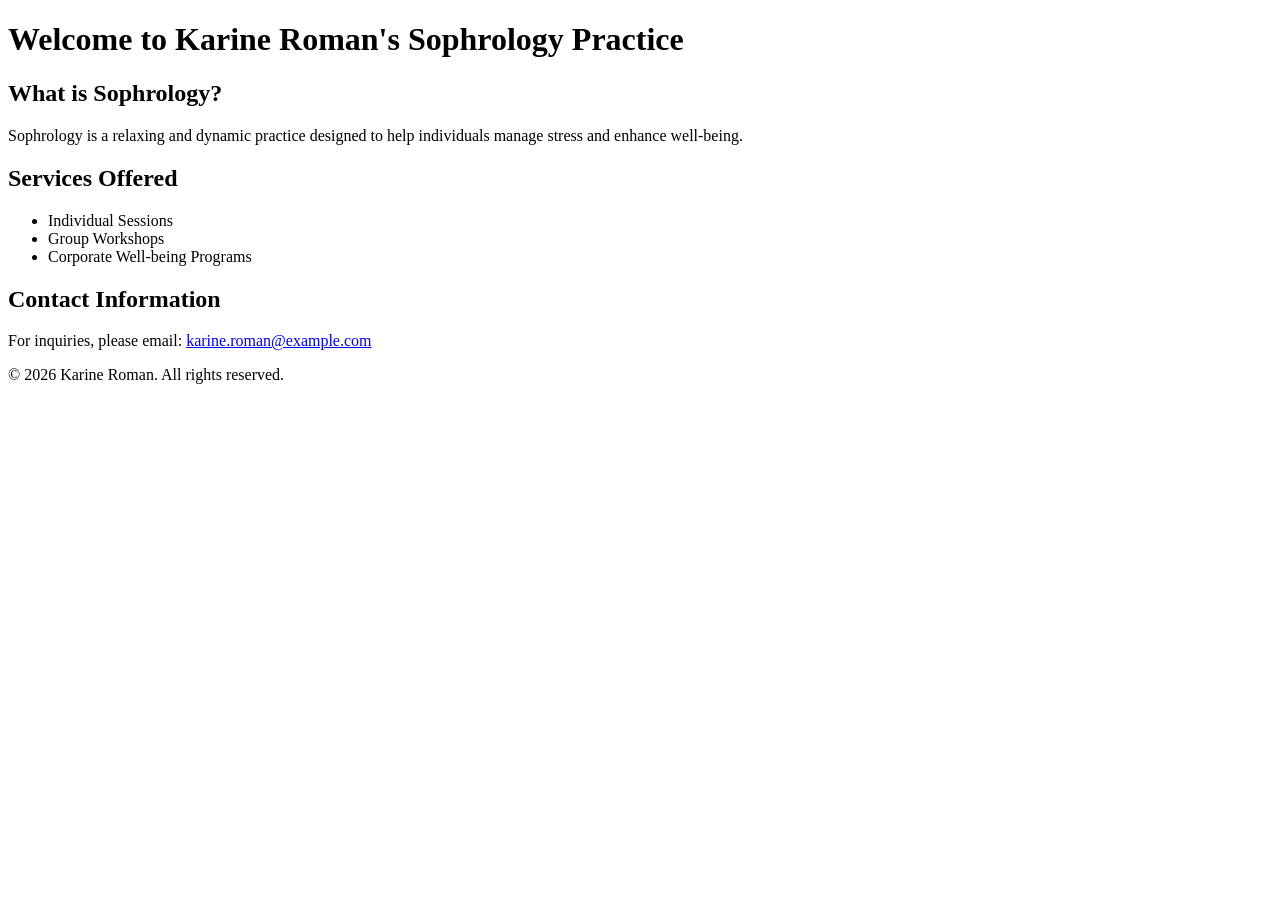
==== index.html @ 8dea3fbc "Add index.html for Karine Roman's sophrology practice website" ====
<!DOCTYPE html>
<html lang="en">
<head>
    <meta charset="UTF-8">
    <meta name="viewport" content="width=device-width, initial-scale=1.0">
    <title>Karine Roman - Sophrology Practice</title>
    <link rel="stylesheet" href="styles.css">
</head>
<body>
    <header>
        <h1>Welcome to Karine Roman's Sophrology Practice</h1>
    </header>
    <main>
        <section>
            <h2>What is Sophrology?</h2>
            <p>Sophrology is a relaxing and dynamic practice designed to help individuals manage stress and enhance well-being.</p>
        </section>
        <section>
            <h2>Services Offered</h2>
            <ul>
                <li>Individual Sessions</li>
                <li>Group Workshops</li>
                <li>Corporate Well-being Programs</li>
            </ul>
        </section>
        <section>
            <h2>Contact Information</h2>
            <p>For inquiries, please email: <a href="mailto:karine.roman@example.com">karine.roman@example.com</a></p>
        </section>
    </main>
    <footer>
        <p>&copy; 2026 Karine Roman. All rights reserved.</p>
    </footer>
</body>
</html>
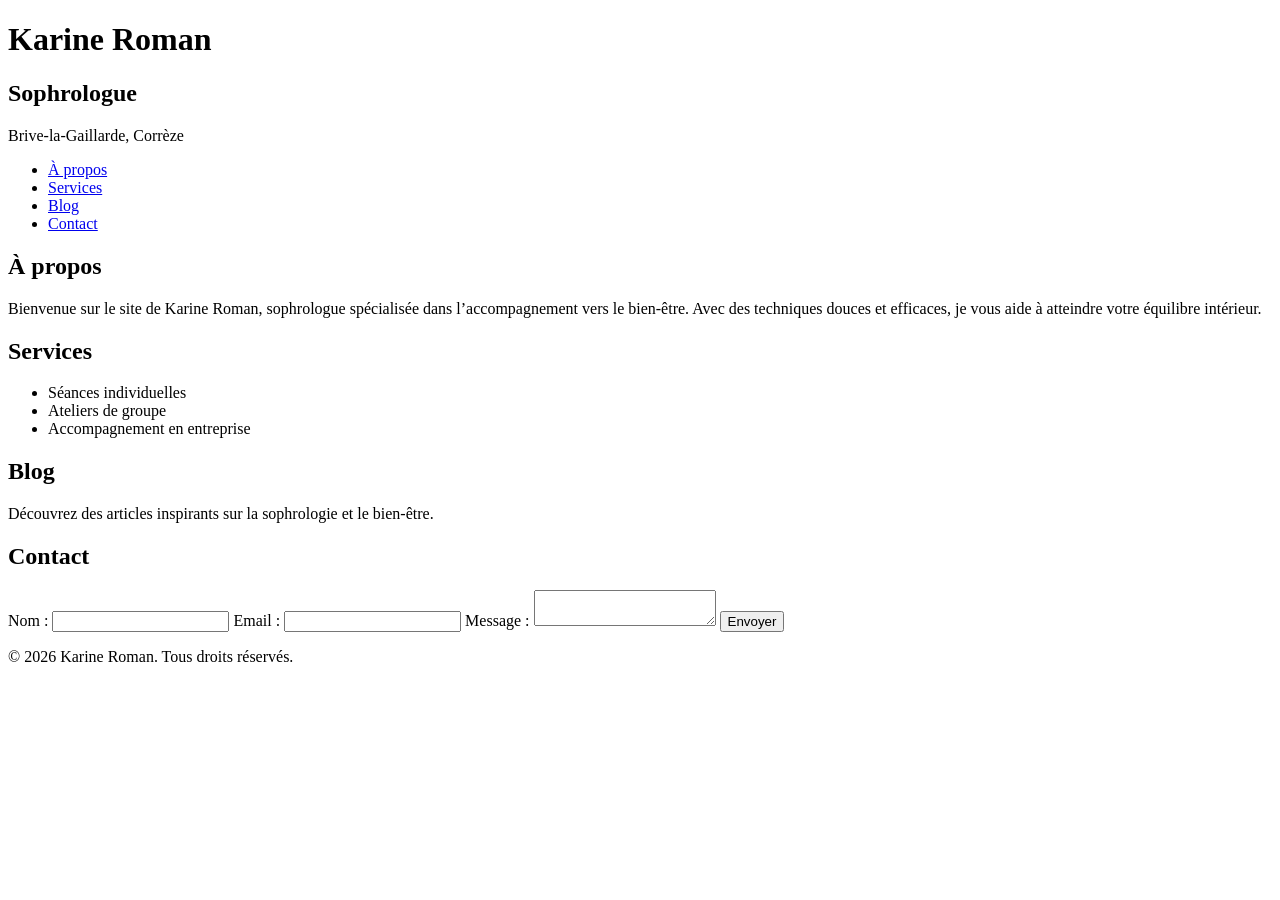
==== commit d03e9aeb: "Updated index.html with a professional website for Karine Roman - Sophrologue." ====
--- a/index.html
+++ b/index.html
@@ -1,35 +1,58 @@
 <!DOCTYPE html>
-<html lang="en">
+<html lang="fr">
 <head>
     <meta charset="UTF-8">
     <meta name="viewport" content="width=device-width, initial-scale=1.0">
-    <title>Karine Roman - Sophrology Practice</title>
     <link rel="stylesheet" href="styles.css">
+    <title>Karine Roman - Sophrologue</title>
 </head>
 <body>
     <header>
-        <h1>Welcome to Karine Roman's Sophrology Practice</h1>
+        <h1>Karine Roman</h1>
+        <h2>Sophrologue</h2>
+        <p>Brive-la-Gaillarde, Corrèze</p>
+        <nav>
+            <ul>
+                <li><a href="#about">À propos</a></li>
+                <li><a href="#services">Services</a></li>
+                <li><a href="#blog">Blog</a></li>
+                <li><a href="#contact">Contact</a></li>
+            </ul>
+        </nav>
     </header>
     <main>
-        <section>
-            <h2>What is Sophrology?</h2>
-            <p>Sophrology is a relaxing and dynamic practice designed to help individuals manage stress and enhance well-being.</p>
+        <section id="about">
+            <h2>À propos</h2>
+            <p>Bienvenue sur le site de Karine Roman, sophrologue spécialisée dans l’accompagnement vers le bien-être. 
+            Avec des techniques douces et efficaces, je vous aide à atteindre votre équilibre intérieur.</p>
         </section>
-        <section>
-            <h2>Services Offered</h2>
+        <section id="services">
+            <h2>Services</h2>
             <ul>
-                <li>Individual Sessions</li>
-                <li>Group Workshops</li>
-                <li>Corporate Well-being Programs</li>
+                <li>Séances individuelles</li>
+                <li>Ateliers de groupe</li>
+                <li>Accompagnement en entreprise</li>
             </ul>
         </section>
-        <section>
-            <h2>Contact Information</h2>
-            <p>For inquiries, please email: <a href="mailto:karine.roman@example.com">karine.roman@example.com</a></p>
+        <section id="blog">
+            <h2>Blog</h2>
+            <p>Découvrez des articles inspirants sur la sophrologie et le bien-être.</p>
+        </section>
+        <section id="contact">
+            <h2>Contact</h2>
+            <form action="mailto:didier.strahlheim@gmail.com" method="POST" enctype="text/plain">
+                <label for="name">Nom :</label>
+                <input type="text" id="name" name="name" required>
+                <label for="email">Email :</label>
+                <input type="email" id="email" name="email" required>
+                <label for="message">Message :</label>
+                <textarea id="message" name="message" required></textarea>
+                <button type="submit">Envoyer</button>
+            </form>
         </section>
     </main>
     <footer>
-        <p>&copy; 2026 Karine Roman. All rights reserved.</p>
+        <p>&copy; 2026 Karine Roman. Tous droits réservés.</p>
     </footer>
 </body>
 </html>
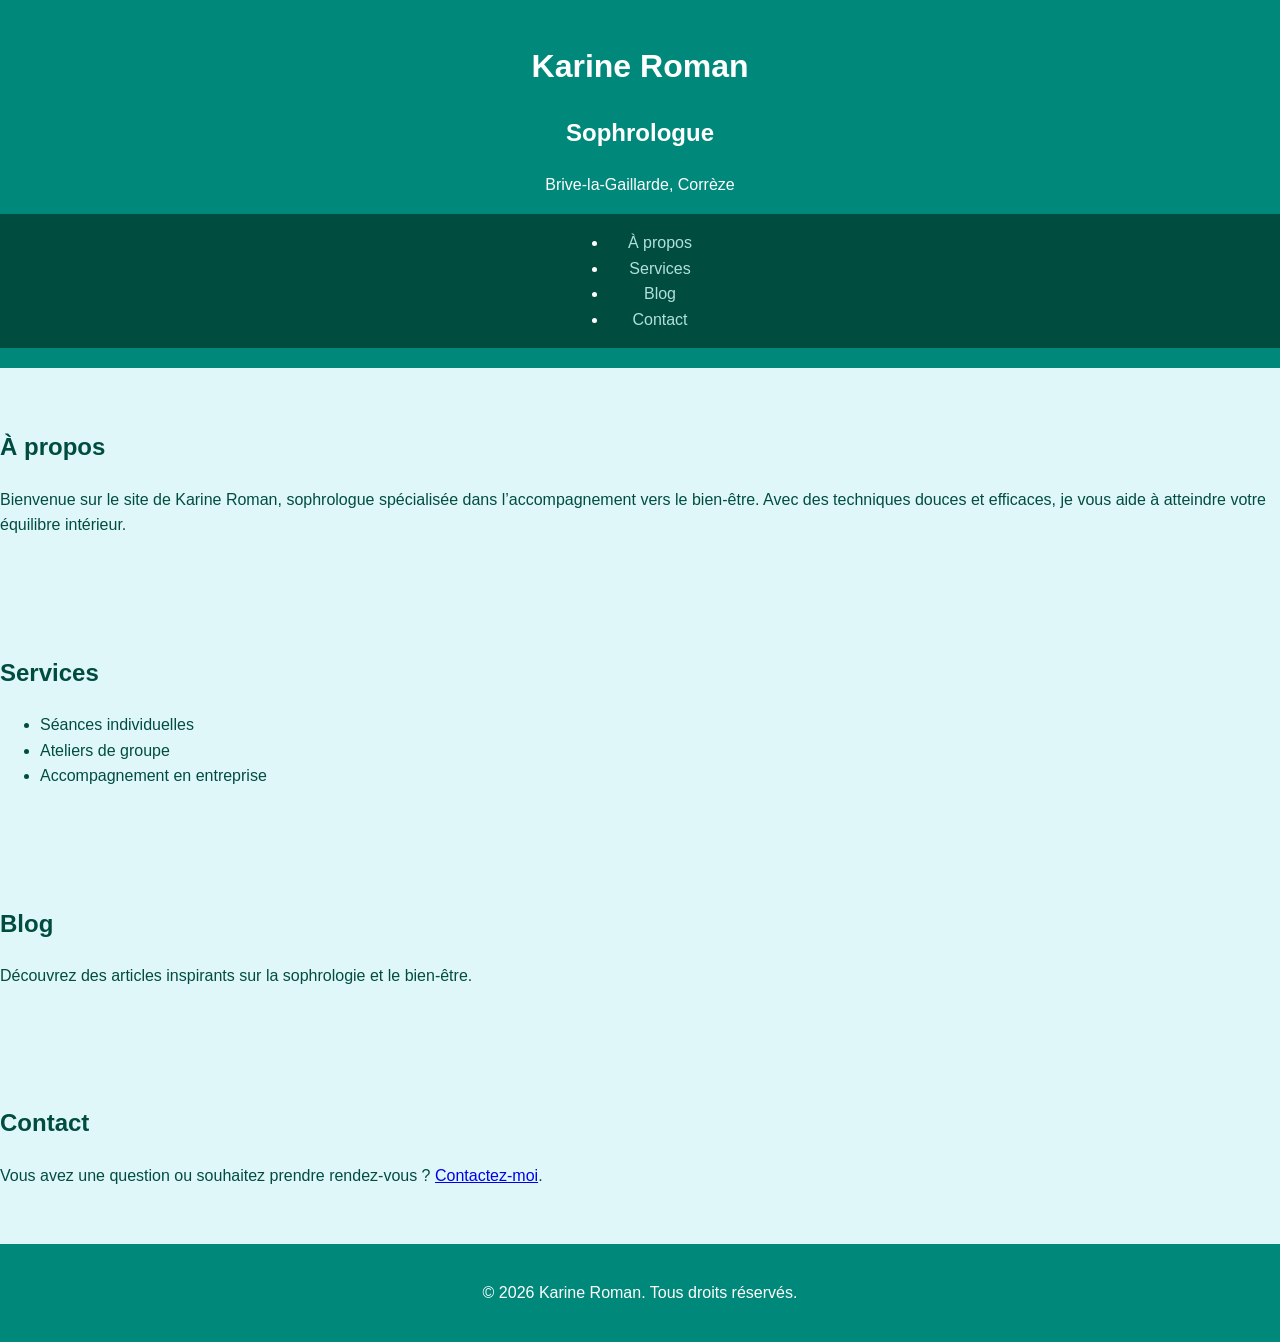
==== commit 0e121d14: "Configure GitHub Pages: replace contact.php with static contact.html using Formspree Agent-Logs-Url:" ====
--- a/index.html
+++ b/index.html
@@ -16,7 +16,7 @@
                 <li><a href="#about">À propos</a></li>
                 <li><a href="#services">Services</a></li>
                 <li><a href="#blog">Blog</a></li>
-                <li><a href="#contact">Contact</a></li>
+                <li><a href="contact.html">Contact</a></li>
             </ul>
         </nav>
     </header>
@@ -40,15 +40,7 @@
         </section>
         <section id="contact">
             <h2>Contact</h2>
-            <form action="mailto:didier.strahlheim@gmail.com" method="POST" enctype="text/plain">
-                <label for="name">Nom :</label>
-                <input type="text" id="name" name="name" required>
-                <label for="email">Email :</label>
-                <input type="email" id="email" name="email" required>
-                <label for="message">Message :</label>
-                <textarea id="message" name="message" required></textarea>
-                <button type="submit">Envoyer</button>
-            </form>
+            <p>Vous avez une question ou souhaitez prendre rendez-vous ? <a href="contact.html">Contactez-moi</a>.</p>
         </section>
     </main>
     <footer>
--- a/styles.css
+++ b/styles.css
@@ -0,0 +1,80 @@
+.container {
+    max-width: 1200px;
+    margin: 0 auto;
+    padding: 0 15px;
+}
+
+body {
+    font-family: 'Arial', sans-serif;
+    line-height: 1.6;
+    background-color: #e0f7fa;
+    color: #004d40;
+    margin: 0;
+    padding: 0;
+}
+
+header {
+    background-color: #00897b;
+    color: white;
+    padding: 20px 0;
+    text-align: center;
+}
+
+nav {
+    display: flex;
+    justify-content: center;
+    background-color: #004d40;
+}
+
+nav a {
+    color: #b2dfdb;
+    padding: 15px 20px;
+    text-decoration: none;
+    text-align: center;
+}
+
+nav a:hover {
+    background-color: #b2dfdb;
+    color: #004d40;
+}
+
+section {
+    padding: 40px 0;
+}
+
+footer {
+    background-color: #00897b;
+    color: white;
+    text-align: center;
+    padding: 20px 0;
+    position: relative;
+    bottom: 0;
+    width: 100%;
+}
+
+.contact-form {
+    background-color: white;
+    border: 1px solid #b2dfdb;
+    border-radius: 5px;
+    padding: 20px;
+    margin: 20px 0;
+}
+
+.contact-form input, .contact-form textarea {
+    width: 100%;
+    padding: 10px;
+    margin: 10px 0;
+}
+
+.contact-form button {
+    background-color: #00897b;
+    color: white;
+    padding: 10px 15px;
+    border: none;
+    border-radius: 5px;
+    cursor: pointer;
+}
+
+.contact-form button:hover {
+    background-color: #004d40;
+}
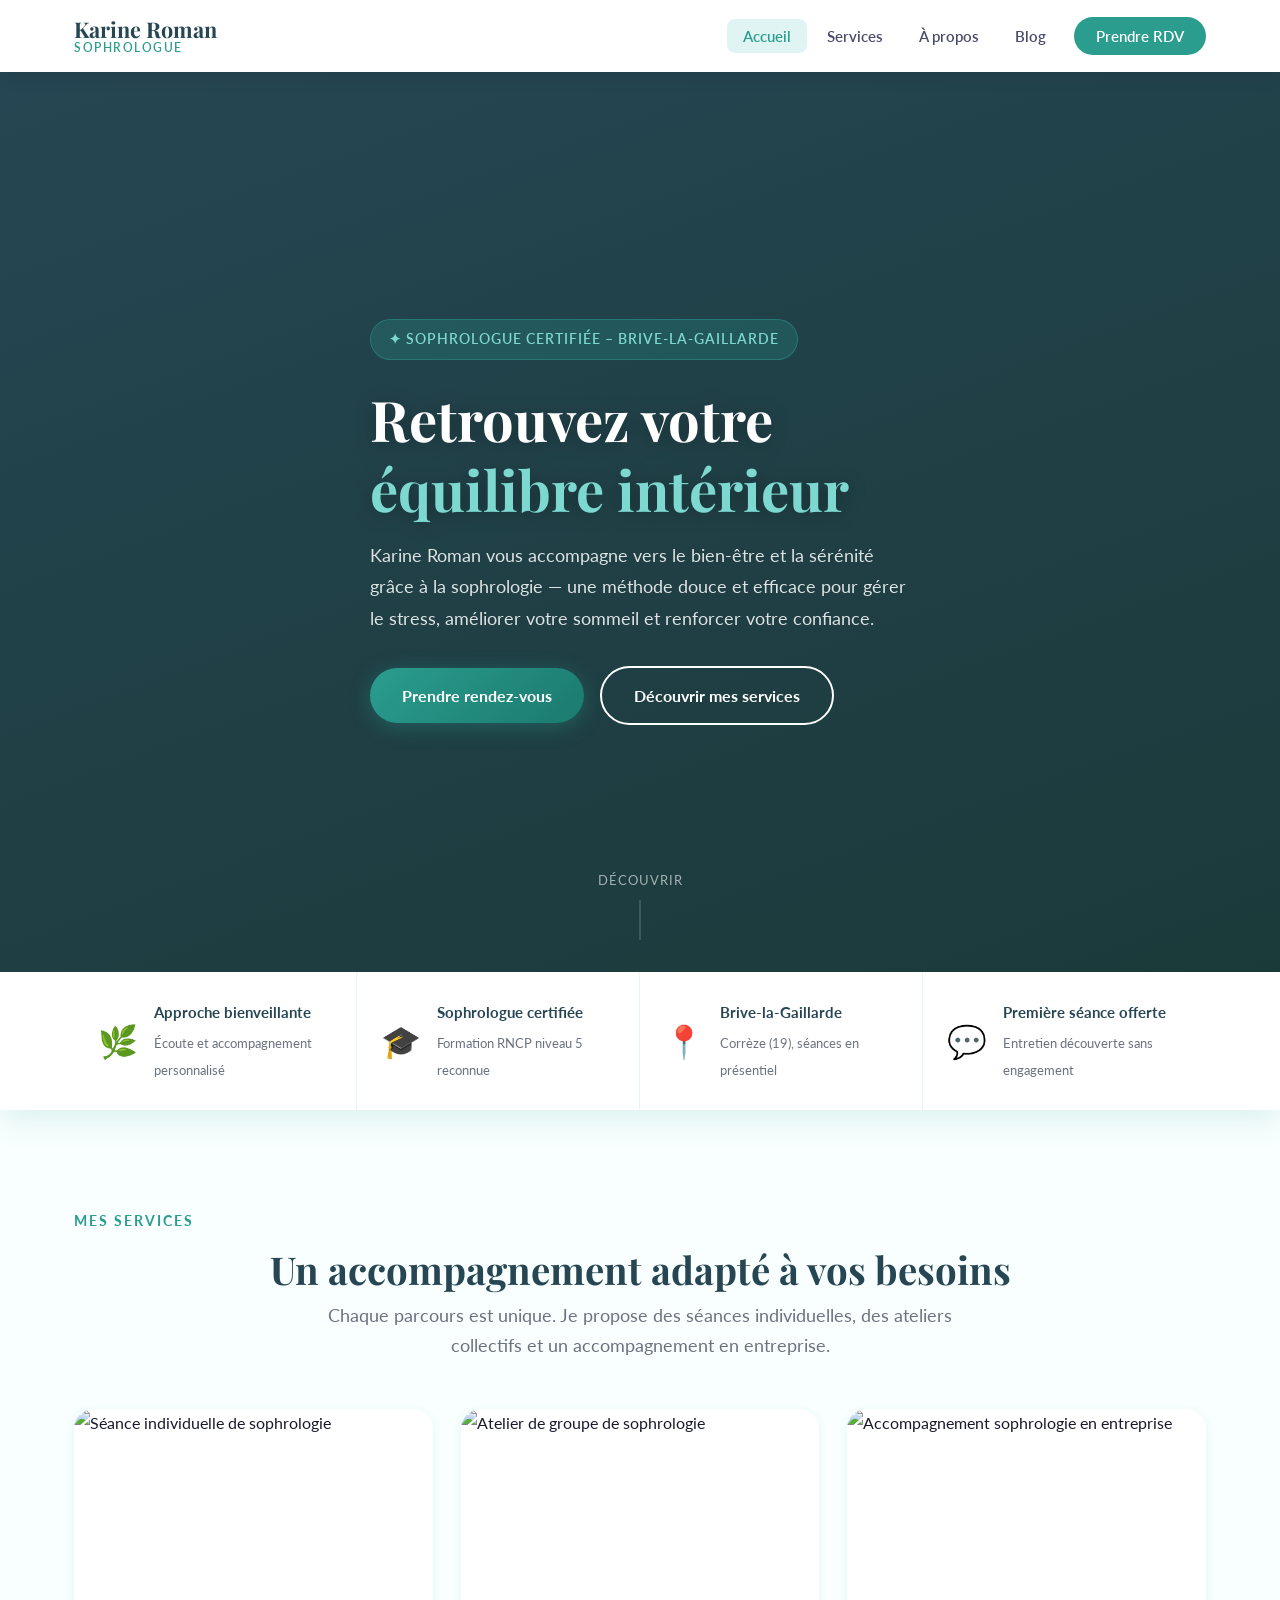
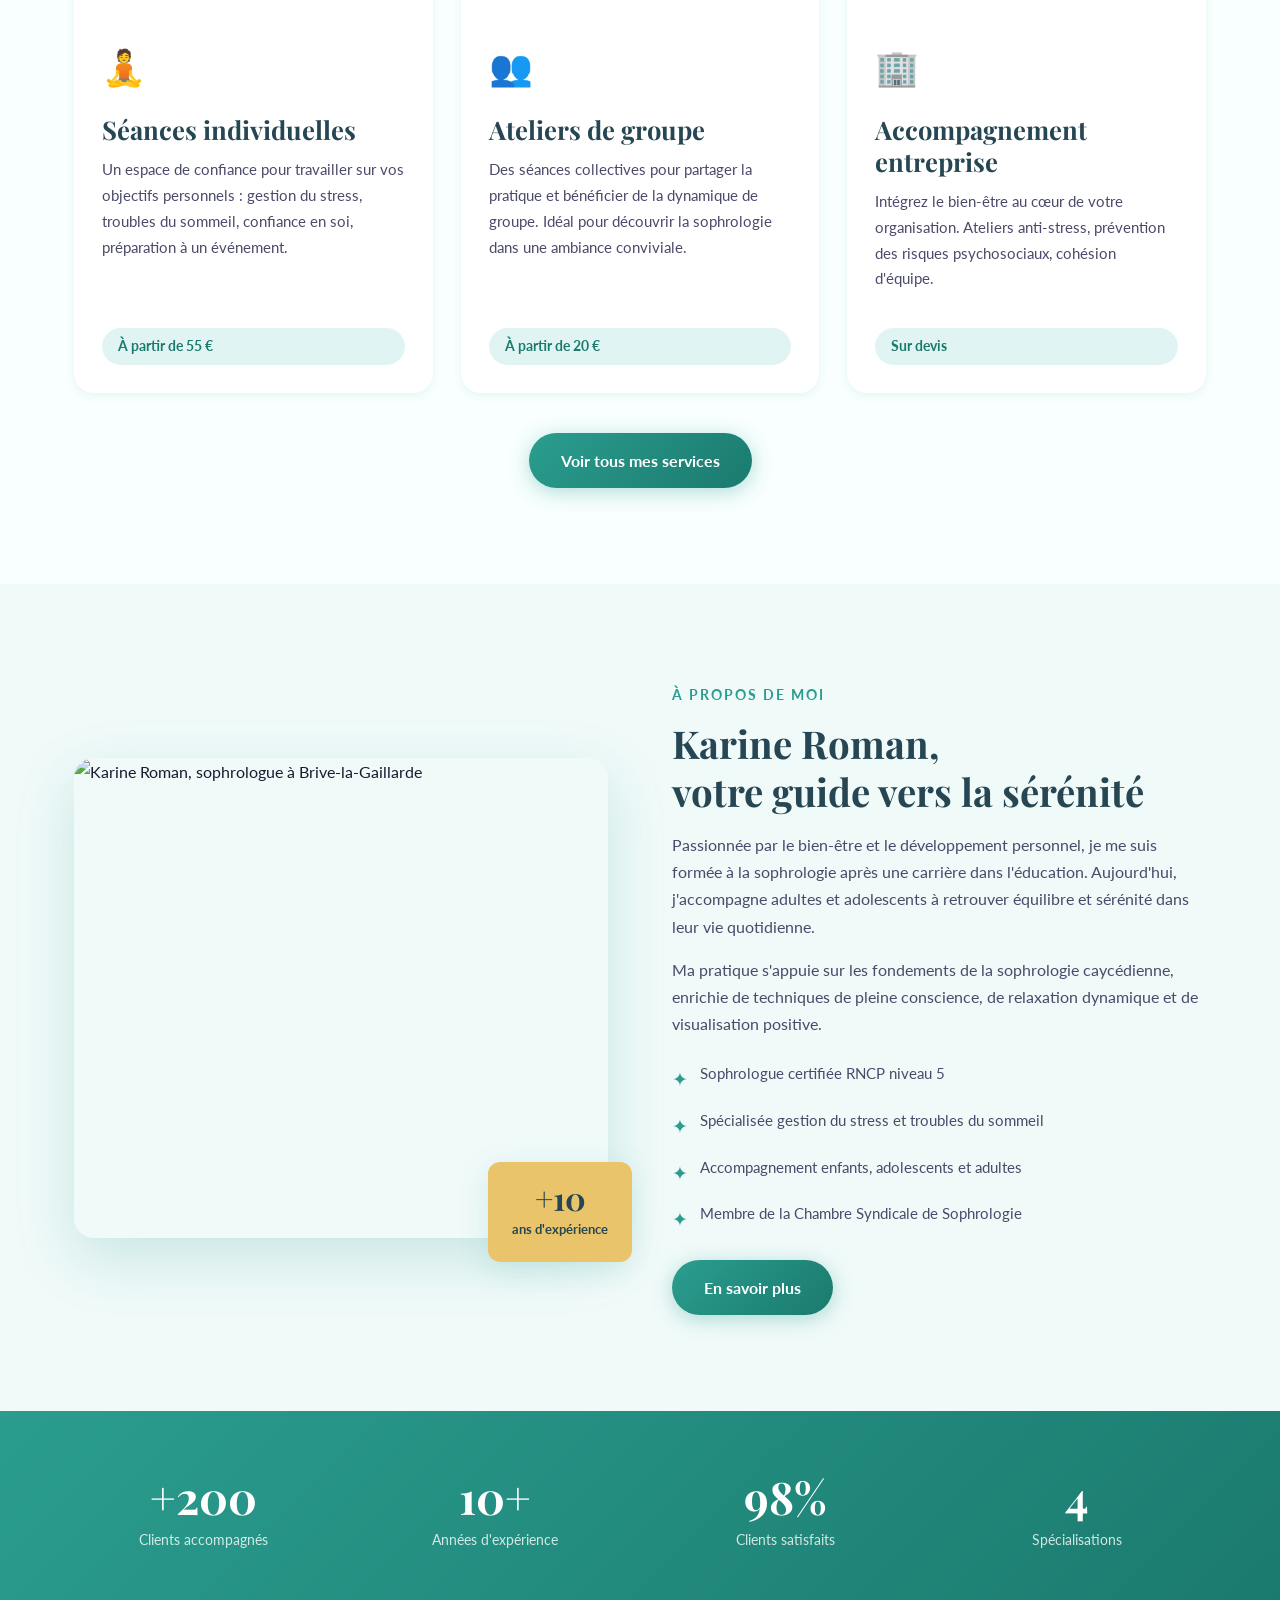
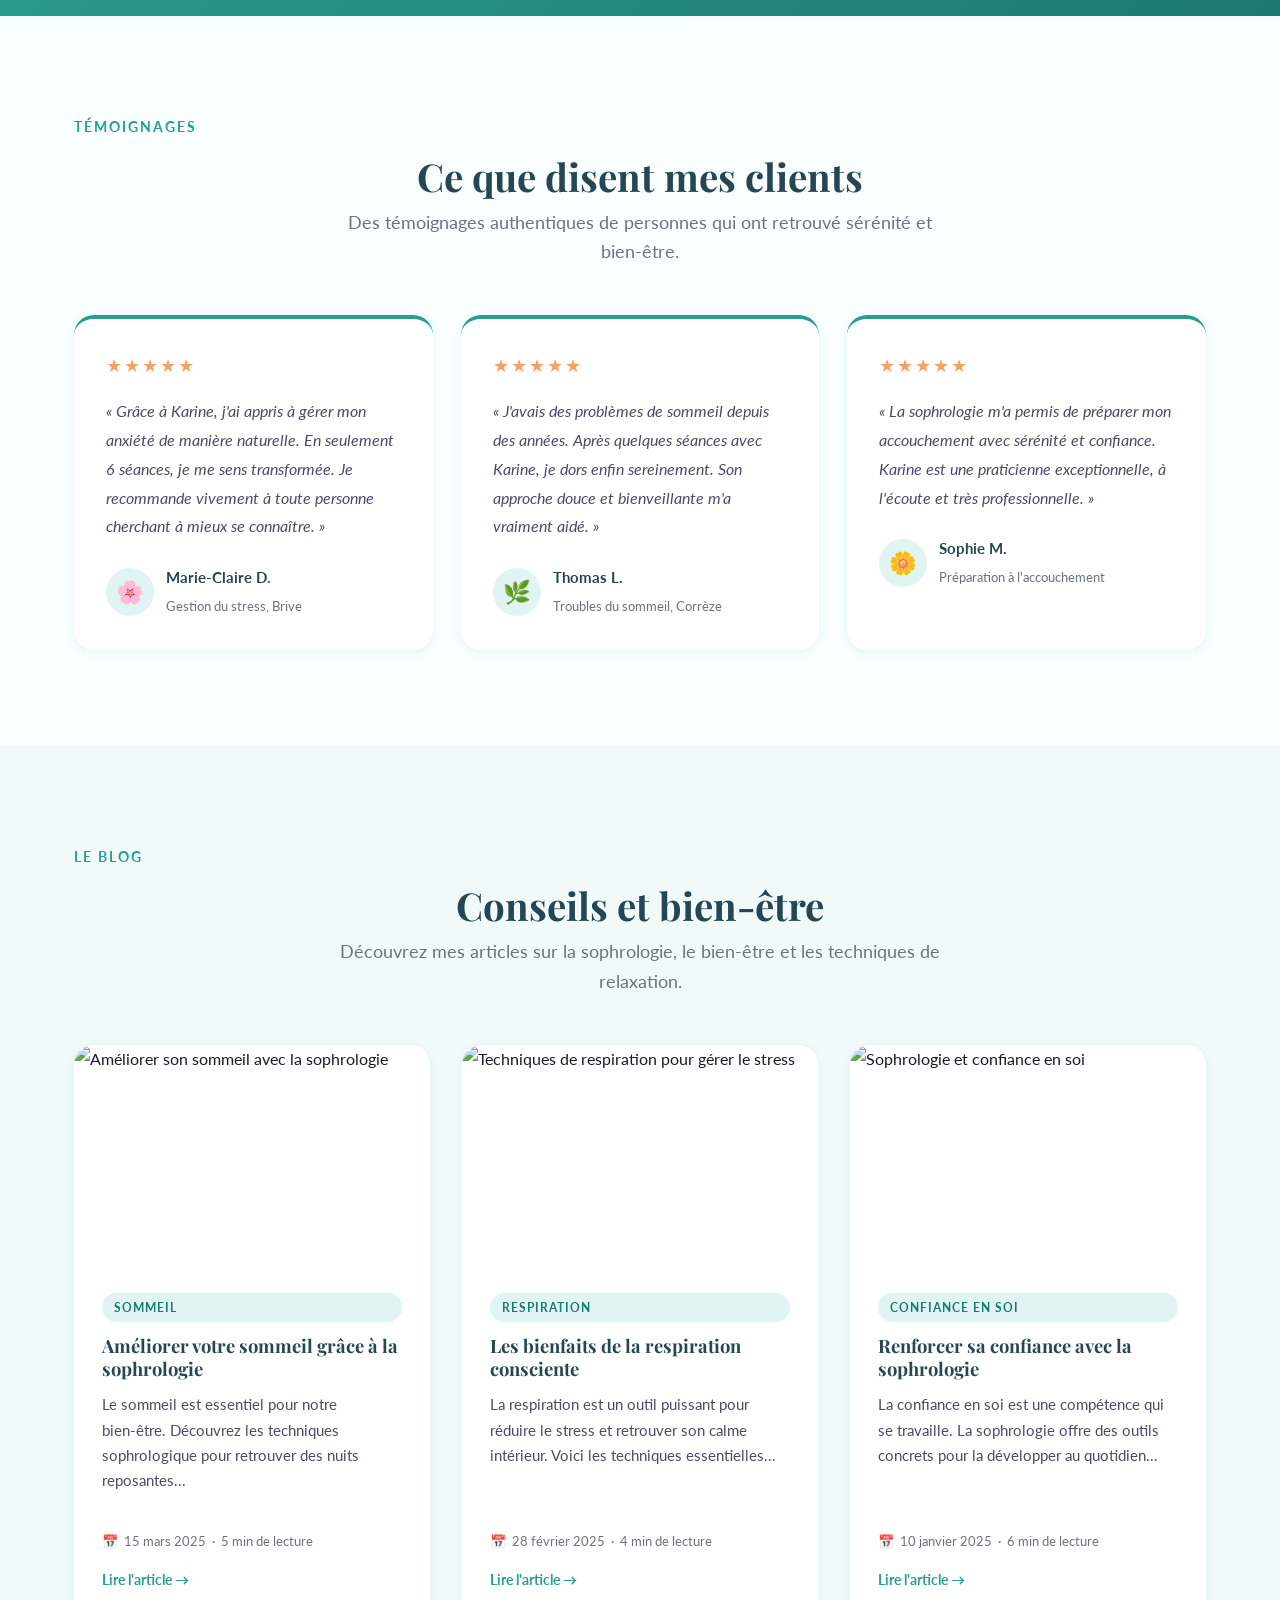
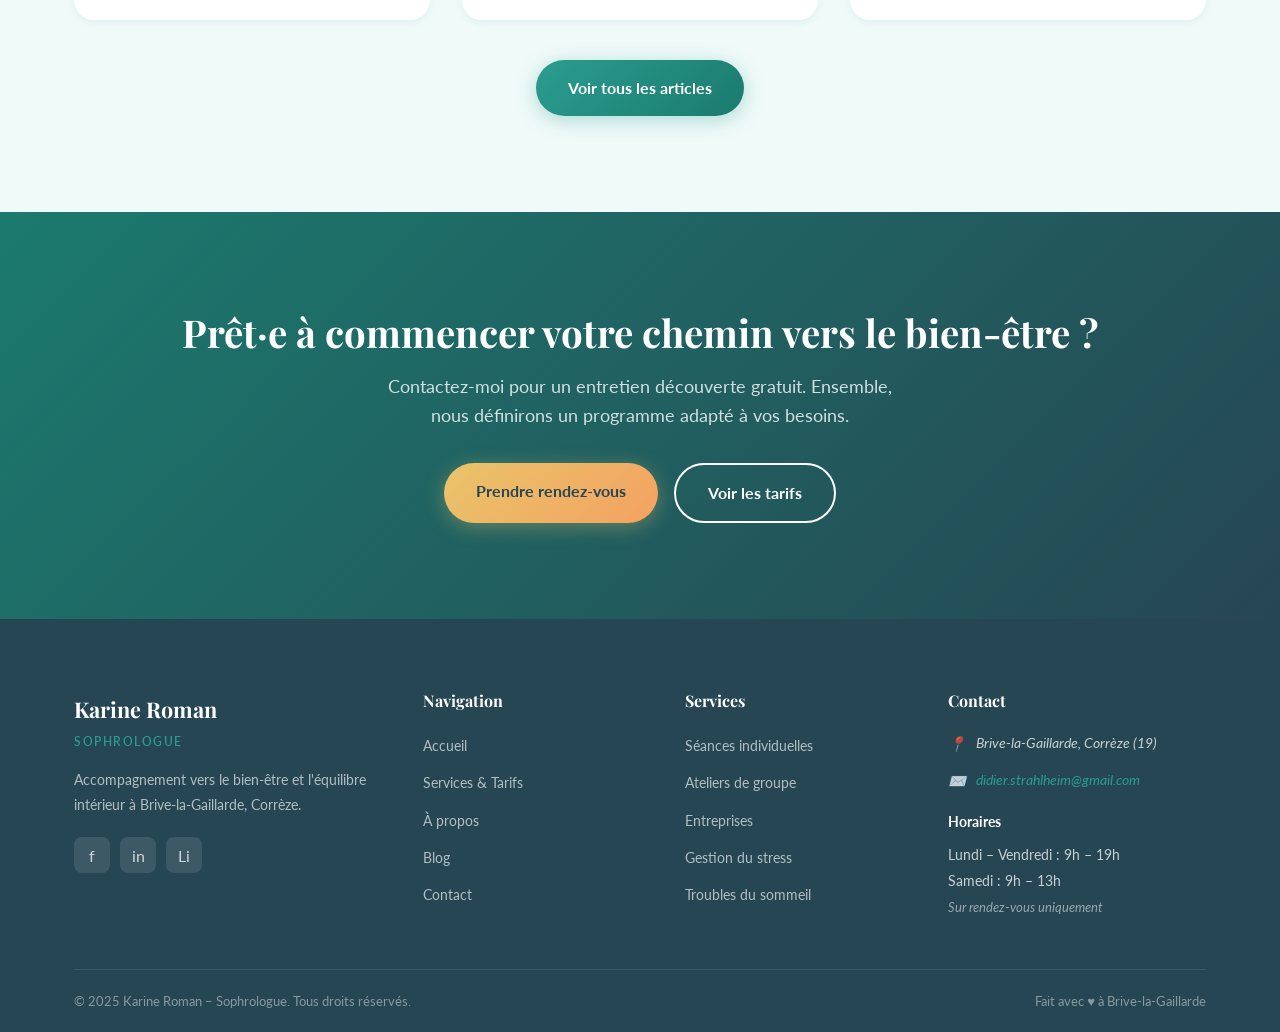
==== commit f33a2b93: "Transform Sophro website: professional multi-page site with modern design Agent-Logs-Url: https://gi" ====
--- a/index.html
+++ b/index.html
@@ -3,48 +3,419 @@
 <head>
     <meta charset="UTF-8">
     <meta name="viewport" content="width=device-width, initial-scale=1.0">
+    <meta name="description" content="Karine Roman, sophrologue à Brive-la-Gaillarde. Séances individuelles, ateliers de groupe, accompagnement entreprise. Retrouvez équilibre et bien-être.">
+    <meta name="keywords" content="sophrologue, sophrologie, Brive-la-Gaillarde, Corrèze, bien-être, relaxation, gestion du stress">
+    <link rel="preconnect" href="https://fonts.googleapis.com">
+    <link rel="preconnect" href="https://fonts.gstatic.com" crossorigin>
+    <link href="https://fonts.googleapis.com/css2?family=Playfair+Display:wght@400;600;700&family=Lato:wght@300;400;700&display=swap" rel="stylesheet">
     <link rel="stylesheet" href="styles.css">
-    <title>Karine Roman - Sophrologue</title>
+    <title>Karine Roman – Sophrologue à Brive-la-Gaillarde</title>
 </head>
 <body>
-    <header>
-        <h1>Karine Roman</h1>
-        <h2>Sophrologue</h2>
-        <p>Brive-la-Gaillarde, Corrèze</p>
-        <nav>
-            <ul>
-                <li><a href="#about">À propos</a></li>
-                <li><a href="#services">Services</a></li>
-                <li><a href="#blog">Blog</a></li>
-                <li><a href="contact.html">Contact</a></li>
+
+    <!-- NAVIGATION -->
+    <nav class="navbar" role="navigation" aria-label="Navigation principale">
+        <div class="container">
+            <a href="index.html" class="navbar-brand" aria-label="Accueil Karine Roman Sophrologue">
+                <span class="brand-name">Karine Roman</span>
+                <span class="brand-tagline">Sophrologue</span>
+            </a>
+            <button class="navbar-toggle" id="navToggle" aria-expanded="false" aria-controls="navMenu" aria-label="Ouvrir le menu">
+                <span></span><span></span><span></span>
+            </button>
+            <ul class="navbar-menu" id="navMenu" role="menubar">
+                <li><a href="index.html" class="active" role="menuitem">Accueil</a></li>
+                <li><a href="services.html" role="menuitem">Services</a></li>
+                <li><a href="about.html" role="menuitem">À propos</a></li>
+                <li><a href="blog.html" role="menuitem">Blog</a></li>
+                <li><a href="contact.html" class="btn-nav" role="menuitem">Prendre RDV</a></li>
             </ul>
-        </nav>
+        </div>
+    </nav>
+
+    <!-- HERO SECTION -->
+    <header class="hero" role="banner">
+        <div class="hero-bg" aria-hidden="true"></div>
+        <div class="container">
+            <div class="hero-content animate-up">
+                <span class="hero-badge">✦ Sophrologue certifiée – Brive-la-Gaillarde</span>
+                <h1>Retrouvez votre<br><span>équilibre intérieur</span></h1>
+                <p class="hero-desc">Karine Roman vous accompagne vers le bien-être et la sérénité grâce à la sophrologie — une méthode douce et efficace pour gérer le stress, améliorer votre sommeil et renforcer votre confiance.</p>
+                <div class="hero-cta">
+                    <a href="contact.html" class="btn btn-primary">Prendre rendez-vous</a>
+                    <a href="services.html" class="btn btn-outline">Découvrir mes services</a>
+                </div>
+            </div>
+        </div>
+        <div class="hero-scroll" aria-hidden="true">Découvrir</div>
     </header>
+
+    <!-- FEATURE STRIP -->
+    <section class="feature-strip" aria-label="Points forts">
+        <div class="container">
+            <div class="feature-item">
+                <span class="feature-icon" aria-hidden="true">🌿</span>
+                <div class="feature-text">
+                    <strong>Approche bienveillante</strong>
+                    <span>Écoute et accompagnement personnalisé</span>
+                </div>
+            </div>
+            <div class="feature-item">
+                <span class="feature-icon" aria-hidden="true">🎓</span>
+                <div class="feature-text">
+                    <strong>Sophrologue certifiée</strong>
+                    <span>Formation RNCP niveau 5 reconnue</span>
+                </div>
+            </div>
+            <div class="feature-item">
+                <span class="feature-icon" aria-hidden="true">📍</span>
+                <div class="feature-text">
+                    <strong>Brive-la-Gaillarde</strong>
+                    <span>Corrèze (19), séances en présentiel</span>
+                </div>
+            </div>
+            <div class="feature-item">
+                <span class="feature-icon" aria-hidden="true">💬</span>
+                <div class="feature-text">
+                    <strong>Première séance offerte</strong>
+                    <span>Entretien découverte sans engagement</span>
+                </div>
+            </div>
+        </div>
+    </section>
+
     <main>
-        <section id="about">
-            <h2>À propos</h2>
-            <p>Bienvenue sur le site de Karine Roman, sophrologue spécialisée dans l’accompagnement vers le bien-être. 
-            Avec des techniques douces et efficaces, je vous aide à atteindre votre équilibre intérieur.</p>
-        </section>
-        <section id="services">
-            <h2>Services</h2>
-            <ul>
-                <li>Séances individuelles</li>
-                <li>Ateliers de groupe</li>
-                <li>Accompagnement en entreprise</li>
-            </ul>
-        </section>
-        <section id="blog">
-            <h2>Blog</h2>
-            <p>Découvrez des articles inspirants sur la sophrologie et le bien-être.</p>
-        </section>
-        <section id="contact">
-            <h2>Contact</h2>
-            <p>Vous avez une question ou souhaitez prendre rendez-vous ? <a href="contact.html">Contactez-moi</a>.</p>
+        <!-- SERVICES SECTION -->
+        <section class="section" id="services" aria-labelledby="services-heading">
+            <div class="container">
+                <span class="section-label">Mes services</span>
+                <h2 class="section-title" id="services-heading">Un accompagnement adapté à vos besoins</h2>
+                <p class="section-subtitle">Chaque parcours est unique. Je propose des séances individuelles, des ateliers collectifs et un accompagnement en entreprise.</p>
+                <div class="services-grid">
+                    <article class="service-card animate-up delay-1">
+                        <img class="service-card-img" 
+                             src="https://images.unsplash.com/photo-1545389336-cf090694435e?w=600&q=80" 
+                             alt="Séance individuelle de sophrologie" 
+                             loading="lazy">
+                        <div class="service-card-body">
+                            <span class="service-card-icon" aria-hidden="true">🧘</span>
+                            <h3>Séances individuelles</h3>
+                            <p>Un espace de confiance pour travailler sur vos objectifs personnels : gestion du stress, troubles du sommeil, confiance en soi, préparation à un événement.</p>
+                            <span class="service-price">À partir de 55 €</span>
+                        </div>
+                    </article>
+                    <article class="service-card animate-up delay-2">
+                        <img class="service-card-img" 
+                             src="https://images.unsplash.com/photo-1571019613914-85f342c6a11e?w=600&q=80" 
+                             alt="Atelier de groupe de sophrologie" 
+                             loading="lazy">
+                        <div class="service-card-body">
+                            <span class="service-card-icon" aria-hidden="true">👥</span>
+                            <h3>Ateliers de groupe</h3>
+                            <p>Des séances collectives pour partager la pratique et bénéficier de la dynamique de groupe. Idéal pour découvrir la sophrologie dans une ambiance conviviale.</p>
+                            <span class="service-price">À partir de 20 €</span>
+                        </div>
+                    </article>
+                    <article class="service-card animate-up delay-3">
+                        <img class="service-card-img" 
+                             src="https://images.unsplash.com/photo-1497366216548-37526070297c?w=600&q=80" 
+                             alt="Accompagnement sophrologie en entreprise" 
+                             loading="lazy">
+                        <div class="service-card-body">
+                            <span class="service-card-icon" aria-hidden="true">🏢</span>
+                            <h3>Accompagnement entreprise</h3>
+                            <p>Intégrez le bien-être au cœur de votre organisation. Ateliers anti-stress, prévention des risques psychosociaux, cohésion d'équipe.</p>
+                            <span class="service-price">Sur devis</span>
+                        </div>
+                    </article>
+                </div>
+                <div style="text-align:center;margin-top:2.5rem;">
+                    <a href="services.html" class="btn btn-primary">Voir tous mes services</a>
+                </div>
+            </div>
+        </section>
+
+        <!-- ABOUT PREVIEW -->
+        <section class="section section-alt" id="about" aria-labelledby="about-heading">
+            <div class="container">
+                <div class="about-grid">
+                    <div class="about-img-wrap animate-left">
+                        <img src="https://images.unsplash.com/photo-1551836022-deb4988cc6c0?w=700&q=80" 
+                             alt="Karine Roman, sophrologue à Brive-la-Gaillarde" 
+                             loading="lazy">
+                        <div class="about-img-badge">
+                            <strong>+10</strong>
+                            <span>ans d'expérience</span>
+                        </div>
+                    </div>
+                    <div class="about-content animate-right">
+                        <span class="section-label">À propos de moi</span>
+                        <h2 id="about-heading">Karine Roman,<br>votre guide vers la sérénité</h2>
+                        <p>Passionnée par le bien-être et le développement personnel, je me suis formée à la sophrologie après une carrière dans l'éducation. Aujourd'hui, j'accompagne adultes et adolescents à retrouver équilibre et sérénité dans leur vie quotidienne.</p>
+                        <p>Ma pratique s'appuie sur les fondements de la sophrologie caycédienne, enrichie de techniques de pleine conscience, de relaxation dynamique et de visualisation positive.</p>
+                        <div class="about-features">
+                            <div class="about-feature">
+                                <span class="about-feature-icon" aria-hidden="true">✦</span>
+                                <p>Sophrologue certifiée RNCP niveau 5</p>
+                            </div>
+                            <div class="about-feature">
+                                <span class="about-feature-icon" aria-hidden="true">✦</span>
+                                <p>Spécialisée gestion du stress et troubles du sommeil</p>
+                            </div>
+                            <div class="about-feature">
+                                <span class="about-feature-icon" aria-hidden="true">✦</span>
+                                <p>Accompagnement enfants, adolescents et adultes</p>
+                            </div>
+                            <div class="about-feature">
+                                <span class="about-feature-icon" aria-hidden="true">✦</span>
+                                <p>Membre de la Chambre Syndicale de Sophrologie</p>
+                            </div>
+                        </div>
+                        <a href="about.html" class="btn btn-primary">En savoir plus</a>
+                    </div>
+                </div>
+            </div>
+        </section>
+
+        <!-- STATS STRIP -->
+        <section class="stats-strip" aria-label="Chiffres clés">
+            <div class="container">
+                <div class="stats-grid">
+                    <div class="stat-item">
+                        <div class="stat-number">+200</div>
+                        <div class="stat-label">Clients accompagnés</div>
+                    </div>
+                    <div class="stat-item">
+                        <div class="stat-number">10+</div>
+                        <div class="stat-label">Années d'expérience</div>
+                    </div>
+                    <div class="stat-item">
+                        <div class="stat-number">98%</div>
+                        <div class="stat-label">Clients satisfaits</div>
+                    </div>
+                    <div class="stat-item">
+                        <div class="stat-number">4</div>
+                        <div class="stat-label">Spécialisations</div>
+                    </div>
+                </div>
+            </div>
+        </section>
+
+        <!-- TESTIMONIALS -->
+        <section class="section" id="testimonials" aria-labelledby="testimonials-heading">
+            <div class="container">
+                <span class="section-label">Témoignages</span>
+                <h2 class="section-title" id="testimonials-heading">Ce que disent mes clients</h2>
+                <p class="section-subtitle">Des témoignages authentiques de personnes qui ont retrouvé sérénité et bien-être.</p>
+                <div class="testimonials-grid">
+                    <article class="testimonial-card animate-up delay-1">
+                        <div class="testimonial-stars" aria-label="5 étoiles sur 5">★★★★★</div>
+                        <p class="testimonial-text">« Grâce à Karine, j'ai appris à gérer mon anxiété de manière naturelle. En seulement 6 séances, je me sens transformée. Je recommande vivement à toute personne cherchant à mieux se connaître. »</p>
+                        <div class="testimonial-author">
+                            <div class="testimonial-avatar" aria-hidden="true">🌸</div>
+                            <div class="testimonial-info">
+                                <strong>Marie-Claire D.</strong>
+                                <span>Gestion du stress, Brive</span>
+                            </div>
+                        </div>
+                    </article>
+                    <article class="testimonial-card animate-up delay-2">
+                        <div class="testimonial-stars" aria-label="5 étoiles sur 5">★★★★★</div>
+                        <p class="testimonial-text">« J'avais des problèmes de sommeil depuis des années. Après quelques séances avec Karine, je dors enfin sereinement. Son approche douce et bienveillante m'a vraiment aidé. »</p>
+                        <div class="testimonial-author">
+                            <div class="testimonial-avatar" aria-hidden="true">🌿</div>
+                            <div class="testimonial-info">
+                                <strong>Thomas L.</strong>
+                                <span>Troubles du sommeil, Corrèze</span>
+                            </div>
+                        </div>
+                    </article>
+                    <article class="testimonial-card animate-up delay-3">
+                        <div class="testimonial-stars" aria-label="5 étoiles sur 5">★★★★★</div>
+                        <p class="testimonial-text">« La sophrologie m'a permis de préparer mon accouchement avec sérénité et confiance. Karine est une praticienne exceptionnelle, à l'écoute et très professionnelle. »</p>
+                        <div class="testimonial-author">
+                            <div class="testimonial-avatar" aria-hidden="true">🌼</div>
+                            <div class="testimonial-info">
+                                <strong>Sophie M.</strong>
+                                <span>Préparation à l'accouchement</span>
+                            </div>
+                        </div>
+                    </article>
+                </div>
+            </div>
+        </section>
+
+        <!-- BLOG PREVIEW -->
+        <section class="section section-alt" id="blog" aria-labelledby="blog-heading">
+            <div class="container">
+                <span class="section-label">Le blog</span>
+                <h2 class="section-title" id="blog-heading">Conseils et bien-être</h2>
+                <p class="section-subtitle">Découvrez mes articles sur la sophrologie, le bien-être et les techniques de relaxation.</p>
+                <div class="blog-grid">
+                    <article class="blog-card animate-up delay-1">
+                        <div class="blog-card-img-wrap">
+                            <img class="blog-card-img" 
+                                 src="https://images.unsplash.com/photo-1541781774459-bb2af2f05b55?w=600&q=80" 
+                                 alt="Améliorer son sommeil avec la sophrologie" 
+                                 loading="lazy">
+                        </div>
+                        <div class="blog-card-body">
+                            <span class="blog-tag">Sommeil</span>
+                            <h3>Améliorer votre sommeil grâce à la sophrologie</h3>
+                            <p>Le sommeil est essentiel pour notre bien-être. Découvrez les techniques sophrologique pour retrouver des nuits reposantes...</p>
+                            <div class="blog-card-meta">
+                                <span>📅</span> <span>15 mars 2025</span> · <span>5 min de lecture</span>
+                            </div>
+                            <a href="blog.html" class="blog-read-more">Lire l'article →</a>
+                        </div>
+                    </article>
+                    <article class="blog-card animate-up delay-2">
+                        <div class="blog-card-img-wrap">
+                            <img class="blog-card-img" 
+                                 src="https://images.unsplash.com/photo-1506905925346-21bda4d32df4?w=600&q=80" 
+                                 alt="Techniques de respiration pour gérer le stress" 
+                                 loading="lazy">
+                        </div>
+                        <div class="blog-card-body">
+                            <span class="blog-tag">Respiration</span>
+                            <h3>Les bienfaits de la respiration consciente</h3>
+                            <p>La respiration est un outil puissant pour réduire le stress et retrouver son calme intérieur. Voici les techniques essentielles...</p>
+                            <div class="blog-card-meta">
+                                <span>📅</span> <span>28 février 2025</span> · <span>4 min de lecture</span>
+                            </div>
+                            <a href="blog.html" class="blog-read-more">Lire l'article →</a>
+                        </div>
+                    </article>
+                    <article class="blog-card animate-up delay-3">
+                        <div class="blog-card-img-wrap">
+                            <img class="blog-card-img" 
+                                 src="https://images.unsplash.com/photo-1518611012118-696072aa579a?w=600&q=80" 
+                                 alt="Sophrologie et confiance en soi" 
+                                 loading="lazy">
+                        </div>
+                        <div class="blog-card-body">
+                            <span class="blog-tag">Confiance en soi</span>
+                            <h3>Renforcer sa confiance avec la sophrologie</h3>
+                            <p>La confiance en soi est une compétence qui se travaille. La sophrologie offre des outils concrets pour la développer au quotidien...</p>
+                            <div class="blog-card-meta">
+                                <span>📅</span> <span>10 janvier 2025</span> · <span>6 min de lecture</span>
+                            </div>
+                            <a href="blog.html" class="blog-read-more">Lire l'article →</a>
+                        </div>
+                    </article>
+                </div>
+                <div style="text-align:center;margin-top:2.5rem;">
+                    <a href="blog.html" class="btn btn-primary">Voir tous les articles</a>
+                </div>
+            </div>
+        </section>
+
+        <!-- CTA SECTION -->
+        <section class="cta-section" aria-labelledby="cta-heading">
+            <div class="container">
+                <h2 id="cta-heading">Prêt·e à commencer votre chemin vers le bien-être ?</h2>
+                <p>Contactez-moi pour un entretien découverte gratuit. Ensemble, nous définirons un programme adapté à vos besoins.</p>
+                <div class="cta-buttons">
+                    <a href="contact.html" class="btn btn-accent">Prendre rendez-vous</a>
+                    <a href="services.html" class="btn btn-outline">Voir les tarifs</a>
+                </div>
+            </div>
         </section>
     </main>
-    <footer>
-        <p>&copy; 2026 Karine Roman. Tous droits réservés.</p>
+
+    <!-- FOOTER -->
+    <footer class="footer" role="contentinfo">
+        <div class="container">
+            <div class="footer-grid">
+                <div class="footer-brand">
+                    <span class="brand-name">Karine Roman</span>
+                    <span class="brand-tagline">Sophrologue</span>
+                    <p>Accompagnement vers le bien-être et l'équilibre intérieur à Brive-la-Gaillarde, Corrèze.</p>
+                    <div class="footer-social" aria-label="Réseaux sociaux">
+                        <a href="#" aria-label="Facebook">f</a>
+                        <a href="#" aria-label="Instagram">in</a>
+                        <a href="#" aria-label="LinkedIn">Li</a>
+                    </div>
+                </div>
+                <div>
+                    <h3 class="footer-heading">Navigation</h3>
+                    <ul class="footer-links">
+                        <li><a href="index.html">Accueil</a></li>
+                        <li><a href="services.html">Services & Tarifs</a></li>
+                        <li><a href="about.html">À propos</a></li>
+                        <li><a href="blog.html">Blog</a></li>
+                        <li><a href="contact.html">Contact</a></li>
+                    </ul>
+                </div>
+                <div>
+                    <h3 class="footer-heading">Services</h3>
+                    <ul class="footer-links">
+                        <li><a href="services.html">Séances individuelles</a></li>
+                        <li><a href="services.html">Ateliers de groupe</a></li>
+                        <li><a href="services.html">Entreprises</a></li>
+                        <li><a href="services.html">Gestion du stress</a></li>
+                        <li><a href="services.html">Troubles du sommeil</a></li>
+                    </ul>
+                </div>
+                <div>
+                    <h3 class="footer-heading">Contact</h3>
+                    <address>
+                        <div class="footer-contact-item">
+                            <span class="icon" aria-hidden="true">📍</span>
+                            <span>Brive-la-Gaillarde, Corrèze (19)</span>
+                        </div>
+                        <div class="footer-contact-item">
+                            <span class="icon" aria-hidden="true">✉️</span>
+                            <a href="mailto:didier.strahlheim@gmail.com">didier.strahlheim@gmail.com</a>
+                        </div>
+                    </address>
+                    <div class="footer-horaires" style="margin-top:1rem;">
+                        <strong style="color:#fff;display:block;margin-bottom:0.5rem;">Horaires</strong>
+                        Lundi – Vendredi : 9h – 19h<br>
+                        Samedi : 9h – 13h<br>
+                        <em style="font-size:0.82rem;opacity:0.7;">Sur rendez-vous uniquement</em>
+                    </div>
+                </div>
+            </div>
+            <div class="footer-bottom">
+                <span>© 2025 Karine Roman – Sophrologue. Tous droits réservés.</span>
+                <span>Fait avec ♥ à Brive-la-Gaillarde</span>
+            </div>
+        </div>
     </footer>
+
+    <!-- BACK TO TOP -->
+    <button class="back-to-top" id="backToTop" aria-label="Retour en haut de page">↑</button>
+
+    <script>
+        // Mobile menu toggle
+        const toggle = document.getElementById('navToggle');
+        const menu = document.getElementById('navMenu');
+        toggle.addEventListener('click', () => {
+            const open = menu.classList.toggle('open');
+            toggle.setAttribute('aria-expanded', open);
+        });
+
+        // Back to top
+        const btn = document.getElementById('backToTop');
+        window.addEventListener('scroll', () => {
+            btn.classList.toggle('visible', window.scrollY > 400);
+        });
+        btn.addEventListener('click', () => window.scrollTo({ top: 0, behavior: 'smooth' }));
+
+        // Intersection Observer for animations
+        const observer = new IntersectionObserver((entries) => {
+            entries.forEach(e => {
+                if (e.isIntersecting) {
+                    e.target.style.opacity = '1';
+                    e.target.style.transform = 'none';
+                }
+            });
+        }, { threshold: 0.15 });
+
+        document.querySelectorAll('.animate-up, .animate-left, .animate-right').forEach(el => {
+            observer.observe(el);
+        });
+    </script>
 </body>
-</html>+</html>
--- a/styles.css
+++ b/styles.css
@@ -1,80 +1,1703 @@
-.container {
-    max-width: 1200px;
-    margin: 0 auto;
-    padding: 0 15px;
-}
-
-body {
-    font-family: 'Arial', sans-serif;
-    line-height: 1.6;
-    background-color: #e0f7fa;
-    color: #004d40;
+/* =========================================
+   SOPHRO - Karine Roman - Styles CSS
+   Design moderne et professionnel
+   ========================================= */
+
+/* --- Variables CSS --- */
+:root {
+    --primary: #2a9d8f;
+    --primary-dark: #1b7a6e;
+    --primary-light: #e0f5f3;
+    --secondary: #264653;
+    --accent: #e9c46a;
+    --accent-dark: #f4a261;
+    --text-dark: #1a1a2e;
+    --text-medium: #4a4a6a;
+    --text-light: #6b7280;
+    --bg-light: #f8fffe;
+    --bg-section: #f0faf9;
+    --white: #ffffff;
+    --shadow-sm: 0 2px 8px rgba(42,157,143,0.10);
+    --shadow-md: 0 8px 30px rgba(42,157,143,0.15);
+    --shadow-lg: 0 20px 60px rgba(42,157,143,0.20);
+    --radius: 12px;
+    --radius-lg: 20px;
+    --transition: all 0.3s ease;
+    --font-heading: 'Playfair Display', Georgia, serif;
+    --font-body: 'Lato', 'Open Sans', Arial, sans-serif;
+}
+
+/* --- Reset & Base --- */
+*, *::before, *::after {
+    box-sizing: border-box;
     margin: 0;
     padding: 0;
 }
 
-header {
-    background-color: #00897b;
-    color: white;
+html {
+    scroll-behavior: smooth;
+}
+
+body {
+    font-family: var(--font-body);
+    font-size: 16px;
+    line-height: 1.7;
+    color: var(--text-dark);
+    background-color: var(--bg-light);
+}
+
+img {
+    max-width: 100%;
+    height: auto;
+    display: block;
+}
+
+a {
+    color: var(--primary);
+    text-decoration: none;
+    transition: var(--transition);
+}
+
+a:hover {
+    color: var(--primary-dark);
+}
+
+ul {
+    list-style: none;
+}
+
+.container {
+    max-width: 1180px;
+    margin: 0 auto;
+    padding: 0 24px;
+}
+
+/* --- Typography --- */
+h1, h2, h3, h4 {
+    font-family: var(--font-heading);
+    line-height: 1.25;
+    color: var(--secondary);
+}
+
+h1 { font-size: clamp(2rem, 5vw, 3.5rem); }
+h2 { font-size: clamp(1.6rem, 3.5vw, 2.4rem); }
+h3 { font-size: clamp(1.2rem, 2.5vw, 1.6rem); }
+h4 { font-size: 1.1rem; }
+
+p { margin-bottom: 1rem; color: var(--text-medium); }
+
+.section-title {
+    text-align: center;
+    margin-bottom: 0.5rem;
+}
+
+.section-subtitle {
+    text-align: center;
+    color: var(--text-light);
+    font-size: 1.1rem;
+    margin-bottom: 3rem;
+    max-width: 640px;
+    margin-left: auto;
+    margin-right: auto;
+}
+
+.section-label {
+    display: inline-block;
+    color: var(--primary);
+    font-size: 0.85rem;
+    font-weight: 700;
+    letter-spacing: 2px;
+    text-transform: uppercase;
+    margin-bottom: 0.75rem;
+}
+
+/* --- Buttons --- */
+.btn {
+    display: inline-block;
+    padding: 14px 32px;
+    border-radius: 50px;
+    font-size: 1rem;
+    font-weight: 700;
+    cursor: pointer;
+    border: none;
+    transition: var(--transition);
+    text-align: center;
+}
+
+.btn-primary {
+    background: linear-gradient(135deg, var(--primary) 0%, var(--primary-dark) 100%);
+    color: var(--white);
+    box-shadow: 0 4px 20px rgba(42,157,143,0.35);
+}
+
+.btn-primary:hover {
+    transform: translateY(-2px);
+    box-shadow: 0 8px 28px rgba(42,157,143,0.45);
+    color: var(--white);
+}
+
+.btn-outline {
+    background: transparent;
+    color: var(--white);
+    border: 2px solid var(--white);
+}
+
+.btn-outline:hover {
+    background: var(--white);
+    color: var(--primary);
+}
+
+.btn-accent {
+    background: linear-gradient(135deg, var(--accent) 0%, var(--accent-dark) 100%);
+    color: var(--secondary);
+    box-shadow: 0 4px 20px rgba(233,196,106,0.35);
+}
+
+.btn-accent:hover {
+    transform: translateY(-2px);
+    box-shadow: 0 8px 28px rgba(233,196,106,0.45);
+    color: var(--secondary);
+}
+
+/* =========================================
+   NAVIGATION
+   ========================================= */
+.navbar {
+    position: sticky;
+    top: 0;
+    z-index: 1000;
+    background: rgba(255,255,255,0.97);
+    backdrop-filter: blur(10px);
+    box-shadow: 0 2px 20px rgba(0,0,0,0.08);
+    transition: var(--transition);
+}
+
+.navbar .container {
+    display: flex;
+    align-items: center;
+    justify-content: space-between;
+    height: 72px;
+}
+
+.navbar-brand {
+    display: flex;
+    flex-direction: column;
+    line-height: 1.1;
+}
+
+.navbar-brand .brand-name {
+    font-family: var(--font-heading);
+    font-size: 1.35rem;
+    font-weight: 700;
+    color: var(--secondary);
+    white-space: nowrap;
+}
+
+.navbar-brand .brand-tagline {
+    font-size: 0.72rem;
+    color: var(--primary);
+    letter-spacing: 1.5px;
+    text-transform: uppercase;
+    font-weight: 600;
+}
+
+.navbar-menu {
+    display: flex;
+    align-items: center;
+    gap: 0.25rem;
+}
+
+.navbar-menu a {
+    padding: 8px 16px;
+    border-radius: 8px;
+    font-size: 0.95rem;
+    font-weight: 600;
+    color: var(--text-medium);
+    transition: var(--transition);
+}
+
+.navbar-menu a:hover,
+.navbar-menu a.active {
+    color: var(--primary);
+    background: var(--primary-light);
+}
+
+.navbar-menu .btn-nav {
+    background: var(--primary);
+    color: var(--white);
+    padding: 10px 22px;
+    border-radius: 50px;
+    margin-left: 0.5rem;
+}
+
+.navbar-menu .btn-nav:hover {
+    background: var(--primary-dark);
+    color: var(--white);
+    transform: translateY(-1px);
+}
+
+/* Mobile menu toggle */
+.navbar-toggle {
+    display: none;
+    flex-direction: column;
+    gap: 5px;
+    background: none;
+    border: none;
+    cursor: pointer;
+    padding: 6px;
+}
+
+.navbar-toggle span {
+    display: block;
+    width: 26px;
+    height: 2px;
+    background: var(--secondary);
+    border-radius: 2px;
+    transition: var(--transition);
+}
+
+/* =========================================
+   HERO SECTION
+   ========================================= */
+.hero {
+    position: relative;
+    min-height: 100vh;
+    display: flex;
+    align-items: center;
+    overflow: hidden;
+    background: linear-gradient(160deg, var(--secondary) 0%, #1a3a3a 100%);
+}
+
+.hero-bg {
+    position: absolute;
+    inset: 0;
+    background: url('https://images.unsplash.com/photo-1506905925346-21bda4d32df4?w=1600&q=80') center/cover no-repeat;
+    opacity: 0.25;
+}
+
+.hero-content {
+    position: relative;
+    z-index: 2;
+    max-width: 720px;
+}
+
+.hero-badge {
+    display: inline-flex;
+    align-items: center;
+    gap: 8px;
+    background: rgba(42,157,143,0.25);
+    border: 1px solid rgba(42,157,143,0.5);
+    color: #7dd8d0;
+    padding: 8px 18px;
+    border-radius: 50px;
+    font-size: 0.85rem;
+    font-weight: 600;
+    letter-spacing: 1px;
+    text-transform: uppercase;
+    margin-bottom: 1.5rem;
+}
+
+.hero h1 {
+    color: var(--white);
+    margin-bottom: 1rem;
+    text-shadow: 0 2px 20px rgba(0,0,0,0.3);
+}
+
+.hero h1 span {
+    color: #7dd8d0;
+}
+
+.hero-desc {
+    color: rgba(255,255,255,0.85);
+    font-size: 1.15rem;
+    margin-bottom: 2rem;
+    max-width: 540px;
+}
+
+.hero-cta {
+    display: flex;
+    flex-wrap: wrap;
+    gap: 1rem;
+    align-items: center;
+}
+
+.hero-scroll {
+    position: absolute;
+    bottom: 32px;
+    left: 50%;
+    transform: translateX(-50%);
+    z-index: 2;
+    display: flex;
+    flex-direction: column;
+    align-items: center;
+    gap: 8px;
+    color: rgba(255,255,255,0.6);
+    font-size: 0.8rem;
+    letter-spacing: 1px;
+    text-transform: uppercase;
+}
+
+.hero-scroll::after {
+    content: '';
+    width: 1px;
+    height: 40px;
+    background: rgba(255,255,255,0.3);
+    animation: scrollLine 2s ease-in-out infinite;
+}
+
+@keyframes scrollLine {
+    0%, 100% { opacity: 1; transform: scaleY(1); transform-origin: top; }
+    50% { opacity: 0.3; transform: scaleY(0.5); transform-origin: top; }
+}
+
+/* =========================================
+   FEATURE STRIP
+   ========================================= */
+.feature-strip {
+    background: var(--white);
+    box-shadow: var(--shadow-md);
+}
+
+.feature-strip .container {
+    display: grid;
+    grid-template-columns: repeat(4, 1fr);
+    divide-x: 1px solid var(--primary-light);
+}
+
+.feature-item {
+    display: flex;
+    align-items: center;
+    gap: 16px;
+    padding: 28px 24px;
+    border-right: 1px solid #e8f5f3;
+    transition: var(--transition);
+}
+
+.feature-item:last-child { border-right: none; }
+
+.feature-item:hover { background: var(--primary-light); }
+
+.feature-icon {
+    font-size: 2rem;
+    flex-shrink: 0;
+}
+
+.feature-text strong {
+    display: block;
+    color: var(--secondary);
+    font-size: 0.95rem;
+    margin-bottom: 2px;
+}
+
+.feature-text span {
+    color: var(--text-light);
+    font-size: 0.82rem;
+}
+
+/* =========================================
+   SECTIONS GÉNÉRIQUES
+   ========================================= */
+.section {
+    padding: 96px 0;
+}
+
+.section-alt {
+    background: var(--bg-section);
+}
+
+/* =========================================
+   SERVICES CARDS
+   ========================================= */
+.services-grid {
+    display: grid;
+    grid-template-columns: repeat(auto-fit, minmax(280px, 1fr));
+    gap: 28px;
+}
+
+.service-card {
+    background: var(--white);
+    border-radius: var(--radius-lg);
+    overflow: hidden;
+    box-shadow: var(--shadow-sm);
+    transition: var(--transition);
+    display: flex;
+    flex-direction: column;
+}
+
+.service-card:hover {
+    transform: translateY(-6px);
+    box-shadow: var(--shadow-lg);
+}
+
+.service-card-img {
+    width: 100%;
+    height: 200px;
+    object-fit: cover;
+}
+
+.service-card-body {
+    padding: 28px;
+    flex: 1;
+    display: flex;
+    flex-direction: column;
+}
+
+.service-card-icon {
+    font-size: 2.2rem;
+    margin-bottom: 1rem;
+}
+
+.service-card-body h3 {
+    margin-bottom: 0.75rem;
+    color: var(--secondary);
+}
+
+.service-card-body p {
+    flex: 1;
+    font-size: 0.95rem;
+}
+
+.service-price {
+    display: inline-block;
+    margin-top: 1.25rem;
+    background: var(--primary-light);
+    color: var(--primary-dark);
+    padding: 6px 16px;
+    border-radius: 50px;
+    font-size: 0.9rem;
+    font-weight: 700;
+}
+
+/* =========================================
+   À PROPOS - ABOUT PREVIEW
+   ========================================= */
+.about-grid {
+    display: grid;
+    grid-template-columns: 1fr 1fr;
+    gap: 64px;
+    align-items: center;
+}
+
+.about-img-wrap {
+    position: relative;
+}
+
+.about-img-wrap img {
+    border-radius: var(--radius-lg);
+    width: 100%;
+    height: 480px;
+    object-fit: cover;
+    box-shadow: var(--shadow-lg);
+}
+
+.about-img-badge {
+    position: absolute;
+    bottom: -24px;
+    right: -24px;
+    background: var(--accent);
+    color: var(--secondary);
+    padding: 20px 24px;
+    border-radius: var(--radius);
+    text-align: center;
+    box-shadow: var(--shadow-md);
+}
+
+.about-img-badge strong {
+    display: block;
+    font-size: 2rem;
+    font-family: var(--font-heading);
+    line-height: 1;
+}
+
+.about-img-badge span {
+    font-size: 0.8rem;
+    font-weight: 700;
+}
+
+.about-content .section-label {
+    text-align: left;
+}
+
+.about-content h2 {
+    text-align: left;
+    margin-bottom: 1rem;
+}
+
+.about-features {
+    margin: 1.5rem 0;
+    display: flex;
+    flex-direction: column;
+    gap: 12px;
+}
+
+.about-feature {
+    display: flex;
+    align-items: flex-start;
+    gap: 12px;
+}
+
+.about-feature-icon {
+    color: var(--primary);
+    font-size: 1.2rem;
+    flex-shrink: 0;
+    margin-top: 2px;
+}
+
+.about-feature p {
+    margin: 0;
+    font-size: 0.95rem;
+}
+
+/* =========================================
+   TESTIMONIALS
+   ========================================= */
+.testimonials-grid {
+    display: grid;
+    grid-template-columns: repeat(auto-fit, minmax(300px, 1fr));
+    gap: 28px;
+}
+
+.testimonial-card {
+    background: var(--white);
+    border-radius: var(--radius-lg);
+    padding: 32px;
+    box-shadow: var(--shadow-sm);
+    position: relative;
+    transition: var(--transition);
+    border-top: 4px solid var(--primary);
+}
+
+.testimonial-card:hover {
+    transform: translateY(-4px);
+    box-shadow: var(--shadow-md);
+}
+
+.testimonial-stars {
+    color: var(--accent-dark);
+    font-size: 1.1rem;
+    margin-bottom: 1rem;
+    letter-spacing: 2px;
+}
+
+.testimonial-text {
+    font-style: italic;
+    color: var(--text-medium);
+    margin-bottom: 1.5rem;
+    line-height: 1.8;
+}
+
+.testimonial-author {
+    display: flex;
+    align-items: center;
+    gap: 12px;
+}
+
+.testimonial-avatar {
+    width: 48px;
+    height: 48px;
+    border-radius: 50%;
+    background: var(--primary-light);
+    display: flex;
+    align-items: center;
+    justify-content: center;
+    font-size: 1.4rem;
+    flex-shrink: 0;
+}
+
+.testimonial-info strong {
+    display: block;
+    color: var(--secondary);
+    font-size: 0.95rem;
+}
+
+.testimonial-info span {
+    color: var(--text-light);
+    font-size: 0.82rem;
+}
+
+/* =========================================
+   BLOG CARDS
+   ========================================= */
+.blog-grid {
+    display: grid;
+    grid-template-columns: repeat(auto-fit, minmax(320px, 1fr));
+    gap: 32px;
+}
+
+.blog-card {
+    background: var(--white);
+    border-radius: var(--radius-lg);
+    overflow: hidden;
+    box-shadow: var(--shadow-sm);
+    transition: var(--transition);
+    display: flex;
+    flex-direction: column;
+}
+
+.blog-card:hover {
+    transform: translateY(-6px);
+    box-shadow: var(--shadow-lg);
+}
+
+.blog-card-img {
+    width: 100%;
+    height: 220px;
+    object-fit: cover;
+    transition: transform 0.4s ease;
+}
+
+.blog-card:hover .blog-card-img {
+    transform: scale(1.04);
+}
+
+.blog-card-img-wrap {
+    overflow: hidden;
+}
+
+.blog-card-body {
+    padding: 28px;
+    flex: 1;
+    display: flex;
+    flex-direction: column;
+}
+
+.blog-tag {
+    display: inline-block;
+    background: var(--primary-light);
+    color: var(--primary-dark);
+    padding: 4px 12px;
+    border-radius: 50px;
+    font-size: 0.78rem;
+    font-weight: 700;
+    text-transform: uppercase;
+    letter-spacing: 1px;
+    margin-bottom: 0.75rem;
+}
+
+.blog-card-body h3 {
+    font-size: 1.15rem;
+    margin-bottom: 0.75rem;
+    color: var(--secondary);
+}
+
+.blog-card-body p {
+    font-size: 0.93rem;
+    flex: 1;
+}
+
+.blog-card-meta {
+    display: flex;
+    align-items: center;
+    gap: 6px;
+    color: var(--text-light);
+    font-size: 0.82rem;
+    margin-top: 1.25rem;
+}
+
+.blog-read-more {
+    color: var(--primary);
+    font-weight: 700;
+    font-size: 0.9rem;
+    display: inline-flex;
+    align-items: center;
+    gap: 4px;
+    margin-top: 1rem;
+}
+
+.blog-read-more:hover {
+    gap: 8px;
+}
+
+/* =========================================
+   CTA SECTION
+   ========================================= */
+.cta-section {
+    background: linear-gradient(135deg, var(--primary-dark) 0%, var(--secondary) 100%);
+    padding: 96px 0;
+    text-align: center;
+    position: relative;
+    overflow: hidden;
+}
+
+.cta-section::before {
+    content: '';
+    position: absolute;
+    inset: 0;
+    background: url('https://images.unsplash.com/photo-1518611012118-696072aa579a?w=1600&q=80') center/cover no-repeat;
+    opacity: 0.1;
+}
+
+.cta-section .container {
+    position: relative;
+    z-index: 2;
+}
+
+.cta-section h2 {
+    color: var(--white);
+    margin-bottom: 1rem;
+}
+
+.cta-section p {
+    color: rgba(255,255,255,0.8);
+    font-size: 1.1rem;
+    max-width: 540px;
+    margin: 0 auto 2rem;
+}
+
+.cta-buttons {
+    display: flex;
+    gap: 1rem;
+    justify-content: center;
+    flex-wrap: wrap;
+}
+
+/* =========================================
+   PAGE HERO (sous-pages)
+   ========================================= */
+.page-hero {
+    background: linear-gradient(160deg, var(--secondary) 0%, #1a3a3a 100%);
+    padding: 120px 0 80px;
+    text-align: center;
+    position: relative;
+    overflow: hidden;
+}
+
+.page-hero::before {
+    content: '';
+    position: absolute;
+    inset: 0;
+    background: url('https://images.unsplash.com/photo-1506905925346-21bda4d32df4?w=1600&q=80') center/cover no-repeat;
+    opacity: 0.15;
+}
+
+.page-hero .container {
+    position: relative;
+    z-index: 2;
+}
+
+.page-hero h1 {
+    color: var(--white);
+    margin-bottom: 0.75rem;
+}
+
+.page-hero p {
+    color: rgba(255,255,255,0.8);
+    font-size: 1.1rem;
+    max-width: 540px;
+    margin: 0 auto;
+}
+
+/* =========================================
+   SERVICES PAGE
+   ========================================= */
+.services-detail {
+    display: grid;
+    grid-template-columns: 1fr 1fr;
+    gap: 64px;
+    align-items: center;
+    margin-bottom: 80px;
+}
+
+.services-detail.reverse {
+    direction: rtl;
+}
+
+.services-detail.reverse > * {
+    direction: ltr;
+}
+
+.services-detail img {
+    border-radius: var(--radius-lg);
+    width: 100%;
+    height: 380px;
+    object-fit: cover;
+    box-shadow: var(--shadow-md);
+}
+
+.service-detail-content h2 {
+    text-align: left;
+    margin-bottom: 1rem;
+}
+
+.service-detail-content p {
+    margin-bottom: 1rem;
+}
+
+.service-detail-list {
+    margin: 1.25rem 0;
+    display: flex;
+    flex-direction: column;
+    gap: 10px;
+}
+
+.service-detail-list li {
+    display: flex;
+    align-items: flex-start;
+    gap: 10px;
+    font-size: 0.95rem;
+    color: var(--text-medium);
+}
+
+.service-detail-list li::before {
+    content: '✓';
+    color: var(--primary);
+    font-weight: 700;
+    flex-shrink: 0;
+    margin-top: 1px;
+}
+
+.service-pricing-box {
+    background: var(--primary-light);
+    border-radius: var(--radius);
+    padding: 20px 24px;
+    margin: 1.5rem 0;
+    border-left: 4px solid var(--primary);
+}
+
+.service-pricing-box .price {
+    font-size: 1.5rem;
+    font-weight: 700;
+    color: var(--primary-dark);
+    font-family: var(--font-heading);
+}
+
+.service-pricing-box .price-detail {
+    font-size: 0.88rem;
+    color: var(--text-light);
+    margin: 0;
+}
+
+/* =========================================
+   ABOUT PAGE
+   ========================================= */
+.about-bio-grid {
+    display: grid;
+    grid-template-columns: 1fr 1.6fr;
+    gap: 64px;
+    align-items: start;
+}
+
+.about-bio-img {
+    border-radius: var(--radius-lg);
+    width: 100%;
+    height: 520px;
+    object-fit: cover;
+    box-shadow: var(--shadow-lg);
+    position: sticky;
+    top: 100px;
+}
+
+.about-bio-content h2 {
+    text-align: left;
+    margin-bottom: 1rem;
+}
+
+.about-bio-content .section-label {
+    text-align: left;
+}
+
+.formations-grid {
+    display: grid;
+    grid-template-columns: repeat(auto-fit, minmax(260px, 1fr));
+    gap: 24px;
+    margin-top: 2rem;
+}
+
+.formation-card {
+    background: var(--white);
+    border-radius: var(--radius);
+    padding: 24px;
+    box-shadow: var(--shadow-sm);
+    border-top: 3px solid var(--primary);
+    transition: var(--transition);
+}
+
+.formation-card:hover {
+    transform: translateY(-4px);
+    box-shadow: var(--shadow-md);
+}
+
+.formation-card .year {
+    color: var(--primary);
+    font-weight: 700;
+    font-size: 0.85rem;
+    letter-spacing: 1px;
+    margin-bottom: 0.5rem;
+}
+
+.formation-card h4 {
+    color: var(--secondary);
+    margin-bottom: 0.5rem;
+}
+
+.formation-card p {
+    font-size: 0.88rem;
+    margin: 0;
+    color: var(--text-light);
+}
+
+.approach-grid {
+    display: grid;
+    grid-template-columns: repeat(auto-fit, minmax(240px, 1fr));
+    gap: 24px;
+}
+
+.approach-card {
+    text-align: center;
+    padding: 32px 24px;
+    background: var(--white);
+    border-radius: var(--radius-lg);
+    box-shadow: var(--shadow-sm);
+    transition: var(--transition);
+}
+
+.approach-card:hover {
+    transform: translateY(-4px);
+    box-shadow: var(--shadow-md);
+    background: var(--primary-light);
+}
+
+.approach-icon {
+    font-size: 2.5rem;
+    margin-bottom: 1rem;
+}
+
+.approach-card h3 {
+    margin-bottom: 0.75rem;
+    font-size: 1.1rem;
+}
+
+.approach-card p {
+    font-size: 0.9rem;
+    margin: 0;
+}
+
+/* =========================================
+   CONTACT PAGE
+   ========================================= */
+.contact-grid {
+    display: grid;
+    grid-template-columns: 1fr 1.4fr;
+    gap: 64px;
+    align-items: start;
+}
+
+.contact-info h2 {
+    text-align: left;
+    margin-bottom: 1rem;
+}
+
+.contact-info .section-label {
+    text-align: left;
+}
+
+.contact-info-items {
+    margin: 2rem 0;
+    display: flex;
+    flex-direction: column;
+    gap: 20px;
+}
+
+.contact-info-item {
+    display: flex;
+    align-items: flex-start;
+    gap: 16px;
+}
+
+.contact-info-icon {
+    width: 48px;
+    height: 48px;
+    background: var(--primary-light);
+    border-radius: 12px;
+    display: flex;
+    align-items: center;
+    justify-content: center;
+    font-size: 1.3rem;
+    flex-shrink: 0;
+}
+
+.contact-info-text strong {
+    display: block;
+    color: var(--secondary);
+    font-size: 0.9rem;
+    margin-bottom: 2px;
+}
+
+.contact-info-text span,
+.contact-info-text a {
+    color: var(--text-medium);
+    font-size: 0.95rem;
+}
+
+.contact-form-box {
+    background: var(--white);
+    border-radius: var(--radius-lg);
+    padding: 48px;
+    box-shadow: var(--shadow-lg);
+}
+
+.form-group {
+    margin-bottom: 24px;
+}
+
+.form-group label {
+    display: block;
+    font-size: 0.88rem;
+    font-weight: 700;
+    color: var(--secondary);
+    margin-bottom: 8px;
+    letter-spacing: 0.5px;
+}
+
+.form-group input,
+.form-group textarea,
+.form-group select {
+    width: 100%;
+    padding: 14px 18px;
+    border: 2px solid #e5e7eb;
+    border-radius: var(--radius);
+    font-size: 1rem;
+    font-family: var(--font-body);
+    color: var(--text-dark);
+    background: var(--bg-light);
+    transition: var(--transition);
+    outline: none;
+}
+
+.form-group input:focus,
+.form-group textarea:focus,
+.form-group select:focus {
+    border-color: var(--primary);
+    background: var(--white);
+    box-shadow: 0 0 0 4px rgba(42,157,143,0.12);
+}
+
+.form-group textarea {
+    resize: vertical;
+    min-height: 140px;
+}
+
+.form-row {
+    display: grid;
+    grid-template-columns: 1fr 1fr;
+    gap: 16px;
+}
+
+.form-success {
+    display: none;
+    background: var(--primary-light);
+    border: 1px solid var(--primary);
+    color: var(--primary-dark);
+    padding: 20px;
+    border-radius: var(--radius);
+    text-align: center;
+    margin-top: 1rem;
+    font-weight: 600;
+}
+
+/* =========================================
+   BLOG PAGE
+   ========================================= */
+.blog-featured {
+    display: grid;
+    grid-template-columns: 1.4fr 1fr;
+    gap: 48px;
+    align-items: center;
+    background: var(--white);
+    border-radius: var(--radius-lg);
+    overflow: hidden;
+    box-shadow: var(--shadow-md);
+    margin-bottom: 64px;
+}
+
+.blog-featured img {
+    width: 100%;
+    height: 380px;
+    object-fit: cover;
+}
+
+.blog-featured-body {
+    padding: 48px 48px 48px 0;
+}
+
+.blog-featured-body h2 {
+    text-align: left;
+    margin-bottom: 1rem;
+}
+
+/* Blog article inline */
+.blog-article {
+    max-width: 800px;
+    margin: 0 auto;
+}
+
+.blog-article h1 {
+    margin-bottom: 1rem;
+    text-align: left;
+}
+
+.blog-article .blog-article-meta {
+    display: flex;
+    align-items: center;
+    gap: 16px;
+    margin-bottom: 2rem;
+    padding-bottom: 1.5rem;
+    border-bottom: 1px solid #e5e7eb;
+    color: var(--text-light);
+    font-size: 0.9rem;
+}
+
+.blog-article h2 {
+    font-size: 1.5rem;
+    text-align: left;
+    margin: 2rem 0 0.75rem;
+    color: var(--primary-dark);
+}
+
+.blog-article p {
+    margin-bottom: 1.25rem;
+    line-height: 1.9;
+}
+
+.blog-article ul, .blog-article ol {
+    margin: 1rem 0 1.25rem 1.5rem;
+}
+
+.blog-article li {
+    margin-bottom: 0.5rem;
+    color: var(--text-medium);
+}
+
+/* =========================================
+   FAQ (Services)
+   ========================================= */
+.faq-list {
+    max-width: 720px;
+    margin: 0 auto;
+}
+
+.faq-item {
+    border-bottom: 1px solid #e5e7eb;
+}
+
+.faq-question {
+    width: 100%;
+    background: none;
+    border: none;
+    text-align: left;
     padding: 20px 0;
+    font-size: 1rem;
+    font-weight: 700;
+    color: var(--secondary);
+    cursor: pointer;
+    display: flex;
+    align-items: center;
+    justify-content: space-between;
+    gap: 16px;
+    transition: color 0.2s;
+}
+
+.faq-question:hover {
+    color: var(--primary);
+}
+
+.faq-question::after {
+    content: '+';
+    font-size: 1.4rem;
+    font-weight: 400;
+    flex-shrink: 0;
+    transition: transform 0.2s;
+    color: var(--primary);
+}
+
+.faq-item.open .faq-question::after {
+    transform: rotate(45deg);
+}
+
+.faq-answer {
+    max-height: 0;
+    overflow: hidden;
+    transition: max-height 0.3s ease;
+}
+
+.faq-answer p {
+    padding-bottom: 20px;
+    font-size: 0.95rem;
+}
+
+.faq-item.open .faq-answer {
+    max-height: 300px;
+}
+
+/* =========================================
+   FOOTER
+   ========================================= */
+.footer {
+    background: var(--secondary);
+    color: rgba(255,255,255,0.75);
+    padding: 72px 0 0;
+}
+
+.footer-grid {
+    display: grid;
+    grid-template-columns: 1.4fr 1fr 1fr 1.2fr;
+    gap: 48px;
+    margin-bottom: 48px;
+}
+
+.footer-brand .brand-name {
+    font-family: var(--font-heading);
+    font-size: 1.35rem;
+    font-weight: 700;
+    color: var(--white);
+    display: block;
+    margin-bottom: 0.25rem;
+}
+
+.footer-brand .brand-tagline {
+    font-size: 0.78rem;
+    color: var(--primary);
+    letter-spacing: 1.5px;
+    text-transform: uppercase;
+    font-weight: 600;
+    display: block;
+    margin-bottom: 1rem;
+}
+
+.footer-brand p {
+    font-size: 0.9rem;
+    line-height: 1.7;
+    color: rgba(255,255,255,0.65);
+}
+
+.footer-social {
+    display: flex;
+    gap: 10px;
+    margin-top: 1.25rem;
+}
+
+.footer-social a {
+    width: 36px;
+    height: 36px;
+    background: rgba(255,255,255,0.1);
+    border-radius: 8px;
+    display: flex;
+    align-items: center;
+    justify-content: center;
+    color: rgba(255,255,255,0.75);
+    font-size: 1rem;
+    transition: var(--transition);
+    text-decoration: none;
+}
+
+.footer-social a:hover {
+    background: var(--primary);
+    color: var(--white);
+}
+
+.footer-heading {
+    font-family: var(--font-heading);
+    color: var(--white);
+    font-size: 1rem;
+    margin-bottom: 1.25rem;
+}
+
+.footer-links {
+    display: flex;
+    flex-direction: column;
+    gap: 10px;
+}
+
+.footer-links a {
+    color: rgba(255,255,255,0.65);
+    font-size: 0.9rem;
+    transition: var(--transition);
+}
+
+.footer-links a:hover {
+    color: var(--primary);
+    padding-left: 6px;
+}
+
+.footer-contact-item {
+    display: flex;
+    align-items: flex-start;
+    gap: 10px;
+    margin-bottom: 12px;
+    font-size: 0.9rem;
+}
+
+.footer-contact-item .icon {
+    flex-shrink: 0;
+    margin-top: 1px;
+}
+
+.footer-horaires {
+    font-size: 0.85rem;
+    line-height: 1.9;
+}
+
+.footer-bottom {
+    border-top: 1px solid rgba(255,255,255,0.1);
+    padding: 20px 0;
+    display: flex;
+    align-items: center;
+    justify-content: space-between;
+    font-size: 0.82rem;
+    color: rgba(255,255,255,0.45);
+}
+
+.footer-bottom a {
+    color: rgba(255,255,255,0.55);
+}
+
+.footer-bottom a:hover {
+    color: var(--primary);
+}
+
+/* =========================================
+   BREADCRUMB
+   ========================================= */
+.breadcrumb {
+    background: var(--bg-section);
+    padding: 12px 0;
+    font-size: 0.85rem;
+}
+
+.breadcrumb a {
+    color: var(--primary);
+}
+
+.breadcrumb span {
+    color: var(--text-light);
+    margin: 0 8px;
+}
+
+/* =========================================
+   BACK TO TOP
+   ========================================= */
+.back-to-top {
+    position: fixed;
+    bottom: 32px;
+    right: 32px;
+    width: 48px;
+    height: 48px;
+    background: var(--primary);
+    color: var(--white);
+    border: none;
+    border-radius: 50%;
+    font-size: 1.2rem;
+    cursor: pointer;
+    box-shadow: var(--shadow-md);
+    opacity: 0;
+    pointer-events: none;
+    transition: var(--transition);
+    z-index: 999;
+    display: flex;
+    align-items: center;
+    justify-content: center;
+}
+
+.back-to-top.visible {
+    opacity: 1;
+    pointer-events: auto;
+}
+
+.back-to-top:hover {
+    background: var(--primary-dark);
+    transform: translateY(-3px);
+}
+
+/* =========================================
+   ANIMATIONS
+   ========================================= */
+@keyframes fadeInUp {
+    from { opacity: 0; transform: translateY(30px); }
+    to { opacity: 1; transform: translateY(0); }
+}
+
+@keyframes fadeInLeft {
+    from { opacity: 0; transform: translateX(-30px); }
+    to { opacity: 1; transform: translateX(0); }
+}
+
+@keyframes fadeInRight {
+    from { opacity: 0; transform: translateX(30px); }
+    to { opacity: 1; transform: translateX(0); }
+}
+
+.animate-up { animation: fadeInUp 0.7s ease both; }
+.animate-left { animation: fadeInLeft 0.7s ease both; }
+.animate-right { animation: fadeInRight 0.7s ease both; }
+.delay-1 { animation-delay: 0.1s; }
+.delay-2 { animation-delay: 0.2s; }
+.delay-3 { animation-delay: 0.3s; }
+.delay-4 { animation-delay: 0.4s; }
+
+/* =========================================
+   RESPONSIVE
+   ========================================= */
+@media (max-width: 1024px) {
+    .footer-grid {
+        grid-template-columns: 1fr 1fr;
+    }
+
+    .about-grid,
+    .about-bio-grid {
+        grid-template-columns: 1fr;
+        gap: 40px;
+    }
+
+    .about-img-wrap img,
+    .about-bio-img {
+        height: 360px;
+        position: static;
+    }
+
+    .about-img-badge {
+        right: 16px;
+        bottom: -16px;
+    }
+
+    .services-detail {
+        grid-template-columns: 1fr;
+        gap: 40px;
+    }
+
+    .services-detail.reverse {
+        direction: ltr;
+    }
+
+    .contact-grid {
+        grid-template-columns: 1fr;
+    }
+
+    .feature-strip .container {
+        grid-template-columns: 1fr 1fr;
+    }
+
+    .feature-item:nth-child(2) {
+        border-right: none;
+    }
+}
+
+@media (max-width: 768px) {
+    .navbar-menu {
+        display: none;
+        position: absolute;
+        top: 72px;
+        left: 0;
+        right: 0;
+        background: var(--white);
+        flex-direction: column;
+        padding: 16px;
+        box-shadow: var(--shadow-md);
+        gap: 4px;
+    }
+
+    .navbar-menu.open {
+        display: flex;
+    }
+
+    .navbar-toggle {
+        display: flex;
+    }
+
+    .hero { min-height: 90vh; }
+    .hero-cta { flex-direction: column; }
+
+    .feature-strip .container {
+        grid-template-columns: 1fr 1fr;
+    }
+
+    .blog-featured {
+        grid-template-columns: 1fr;
+    }
+
+    .blog-featured-body {
+        padding: 28px;
+    }
+
+    .contact-form-box {
+        padding: 28px;
+    }
+
+    .form-row {
+        grid-template-columns: 1fr;
+    }
+
+    .footer-grid {
+        grid-template-columns: 1fr;
+        gap: 32px;
+    }
+
+    .footer-bottom {
+        flex-direction: column;
+        gap: 8px;
+        text-align: center;
+    }
+
+    .section { padding: 64px 0; }
+}
+
+@media (max-width: 480px) {
+    .feature-strip .container {
+        grid-template-columns: 1fr;
+    }
+
+    .feature-item {
+        border-right: none;
+        border-bottom: 1px solid #e8f5f3;
+    }
+
+    .feature-item:last-child {
+        border-bottom: none;
+    }
+}
+
+/* =========================================
+   PRIX PAGE - TARIFS
+   ========================================= */
+.pricing-grid {
+    display: grid;
+    grid-template-columns: repeat(auto-fit, minmax(280px, 1fr));
+    gap: 28px;
+}
+
+.pricing-card {
+    background: var(--white);
+    border-radius: var(--radius-lg);
+    padding: 40px 32px;
+    box-shadow: var(--shadow-sm);
     text-align: center;
-}
-
-nav {
-    display: flex;
-    justify-content: center;
-    background-color: #004d40;
-}
-
-nav a {
-    color: #b2dfdb;
-    padding: 15px 20px;
-    text-decoration: none;
+    transition: var(--transition);
+    position: relative;
+    border: 2px solid transparent;
+}
+
+.pricing-card:hover {
+    border-color: var(--primary);
+    transform: translateY(-6px);
+    box-shadow: var(--shadow-lg);
+}
+
+.pricing-card.featured {
+    background: linear-gradient(160deg, var(--primary) 0%, var(--primary-dark) 100%);
+    color: var(--white);
+    border-color: transparent;
+}
+
+.pricing-card.featured h3,
+.pricing-card.featured p,
+.pricing-card.featured .pricing-price,
+.pricing-card.featured .pricing-period {
+    color: var(--white);
+}
+
+.pricing-badge {
+    position: absolute;
+    top: -14px;
+    left: 50%;
+    transform: translateX(-50%);
+    background: var(--accent);
+    color: var(--secondary);
+    padding: 4px 16px;
+    border-radius: 50px;
+    font-size: 0.78rem;
+    font-weight: 700;
+    white-space: nowrap;
+}
+
+.pricing-icon {
+    font-size: 2.5rem;
+    margin-bottom: 1rem;
+}
+
+.pricing-card h3 {
+    margin-bottom: 0.5rem;
+}
+
+.pricing-price {
+    font-family: var(--font-heading);
+    font-size: 2.8rem;
+    font-weight: 700;
+    color: var(--primary);
+    line-height: 1;
+    margin: 1rem 0 0.25rem;
+}
+
+.pricing-period {
+    font-size: 0.88rem;
+    color: var(--text-light);
+    margin-bottom: 1.5rem;
+}
+
+.pricing-features {
+    text-align: left;
+    margin: 1.5rem 0;
+    display: flex;
+    flex-direction: column;
+    gap: 10px;
+}
+
+.pricing-feature {
+    display: flex;
+    align-items: center;
+    gap: 10px;
+    font-size: 0.9rem;
+    color: var(--text-medium);
+}
+
+.pricing-card.featured .pricing-feature {
+    color: rgba(255,255,255,0.85);
+}
+
+.pricing-feature::before {
+    content: '✓';
+    color: var(--primary);
+    font-weight: 700;
+    flex-shrink: 0;
+}
+
+.pricing-card.featured .pricing-feature::before {
+    color: var(--accent);
+}
+
+/* Stats strip */
+.stats-strip {
+    background: linear-gradient(135deg, var(--primary) 0%, var(--primary-dark) 100%);
+    padding: 64px 0;
+}
+
+.stats-grid {
+    display: grid;
+    grid-template-columns: repeat(4, 1fr);
+    gap: 32px;
     text-align: center;
 }
 
-nav a:hover {
-    background-color: #b2dfdb;
-    color: #004d40;
-}
-
-section {
-    padding: 40px 0;
-}
-
-footer {
-    background-color: #00897b;
-    color: white;
-    text-align: center;
-    padding: 20px 0;
-    position: relative;
-    bottom: 0;
-    width: 100%;
-}
-
-.contact-form {
-    background-color: white;
-    border: 1px solid #b2dfdb;
-    border-radius: 5px;
-    padding: 20px;
-    margin: 20px 0;
-}
-
-.contact-form input, .contact-form textarea {
-    width: 100%;
-    padding: 10px;
-    margin: 10px 0;
-}
-
-.contact-form button {
-    background-color: #00897b;
-    color: white;
-    padding: 10px 15px;
-    border: none;
-    border-radius: 5px;
-    cursor: pointer;
-}
-
-.contact-form button:hover {
-    background-color: #004d40;
+.stat-item .stat-number {
+    font-family: var(--font-heading);
+    font-size: 2.8rem;
+    font-weight: 700;
+    color: var(--white);
+    line-height: 1;
+    margin-bottom: 0.5rem;
+}
+
+.stat-item .stat-label {
+    color: rgba(255,255,255,0.8);
+    font-size: 0.9rem;
+}
+
+@media (max-width: 768px) {
+    .stats-grid {
+        grid-template-columns: 1fr 1fr;
+    }
+}
+
+@media (max-width: 480px) {
+    .stats-grid {
+        grid-template-columns: 1fr;
+    }
 }
